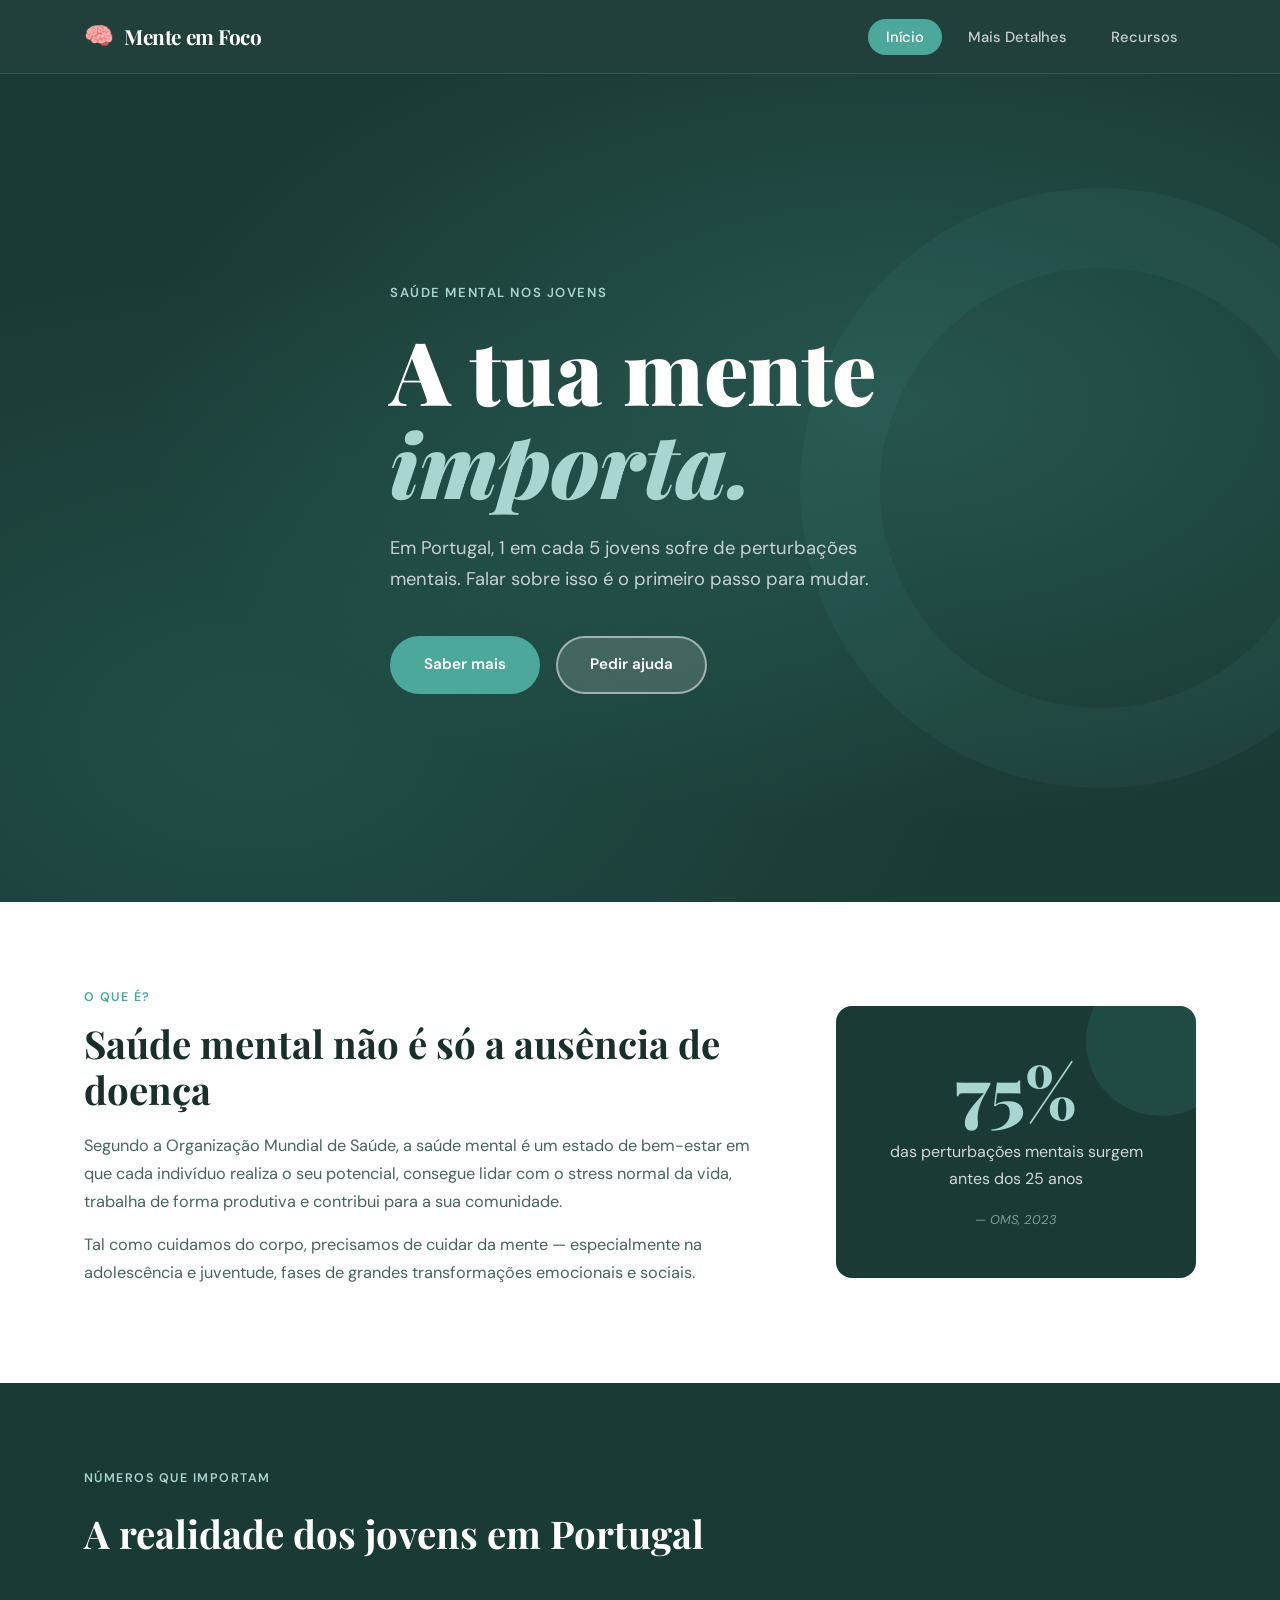
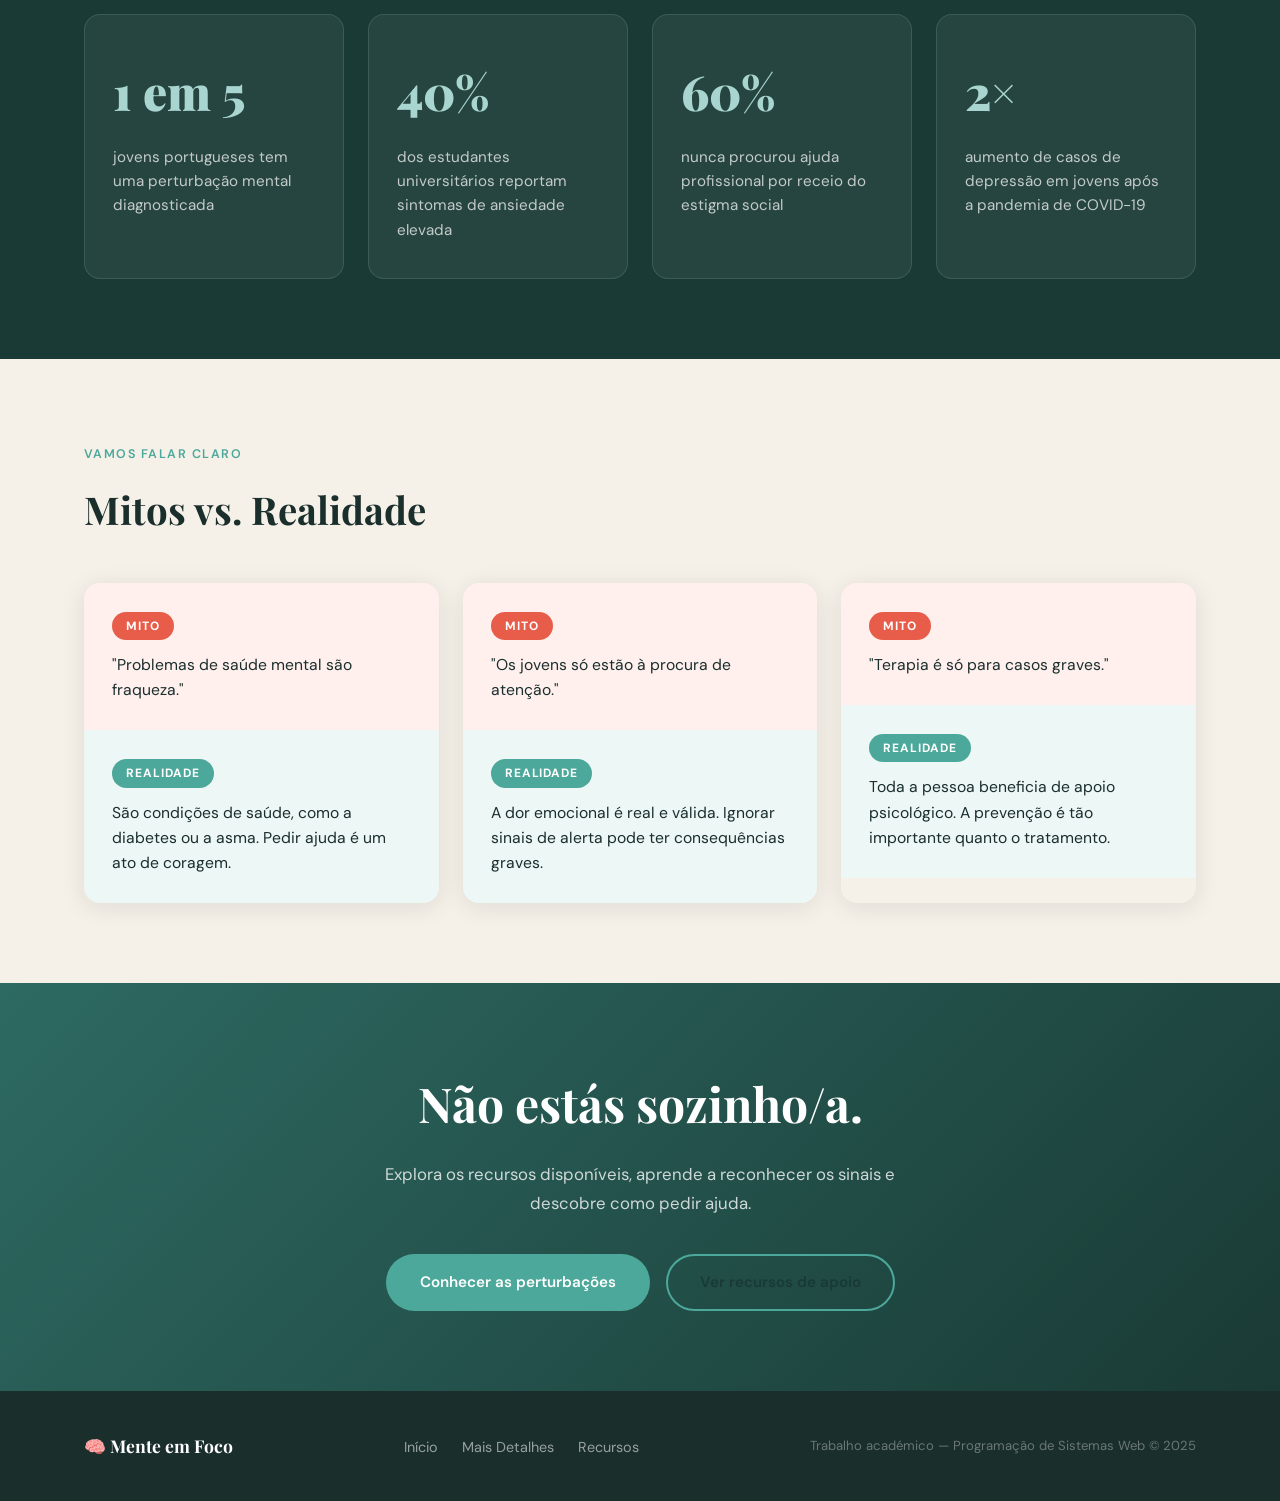
==== index.html @ a8540933 "Add files via upload" ====
<!DOCTYPE html>
<html lang="pt">
<head>
    <meta charset="UTF-8">
    <meta name="viewport" content="width=device-width, initial-scale=1.0">
    <title>Mente em Foco | Saúde Mental nos Jovens</title>
    <link rel="stylesheet" href="style.css">
    <!-- Google Fonts: Playfair Display + DM Sans -->
    <link href="https://fonts.googleapis.com/css2?family=Playfair+Display:wght@400;700;900&family=DM+Sans:wght@300;400;500;600&display=swap" rel="stylesheet">
</head>
<body>

    <!-- HEADER / NAV -->
    <header class="site-header">
        <div class="container nav-container">
            <div class="logo">
                <span class="logo-icon">🧠</span>
                <span class="logo-text">Mente em Foco</span>
            </div>
            <!-- Menu de navegação semântico -->
            <nav aria-label="Navegação principal">
                <ul class="nav-links">
                    <li><a href="index.html" class="active">Início</a></li>
                    <li><a href="detalhes.html">Mais Detalhes</a></li>
                    <li><a href="recursos.html">Recursos</a></li>
                </ul>
            </nav>
            <!-- Botão hamburguer para mobile -->
            <button class="menu-toggle" aria-label="Abrir menu" onclick="toggleMenu()">☰</button>
        </div>
    </header>

    <main>

        <!-- HERO SECTION -->
        <section class="hero" aria-label="Introdução ao tema">
            <div class="hero-bg"></div>
            <div class="container hero-content">
                <p class="hero-tag">Saúde Mental nos Jovens</p>
                <h1 class="hero-title">A tua mente<br><em>importa.</em></h1>
                <p class="hero-subtitle">
                    Em Portugal, 1 em cada 5 jovens sofre de perturbações mentais. 
                    Falar sobre isso é o primeiro passo para mudar.
                </p>
                <div class="hero-actions">
                    <a href="detalhes.html" class="btn btn-primary">Saber mais</a>
                    <a href="recursos.html" class="btn btn-secondary">Pedir ajuda</a>
                </div>
            </div>
            <!-- Decoração visual -->
            <div class="hero-shape"></div>
        </section>

        <!-- O QUE É A SAÚDE MENTAL -->
        <section class="section-intro" aria-labelledby="oque-title">
            <div class="container two-col">
                <div class="col-text">
                    <span class="section-label">O que é?</span>
                    <h2 id="oque-title">Saúde mental não é só a ausência de doença</h2>
                    <p>
                        Segundo a Organização Mundial de Saúde, a saúde mental é um estado de bem-estar 
                        em que cada indivíduo realiza o seu potencial, consegue lidar com o stress normal 
                        da vida, trabalha de forma produtiva e contribui para a sua comunidade.
                    </p>
                    <p>
                        Tal como cuidamos do corpo, precisamos de cuidar da mente — especialmente 
                        na adolescência e juventude, fases de grandes transformações emocionais e sociais.
                    </p>
                </div>
                <!-- Cartão com estatística destaque -->
                <div class="col-stat">
                    <div class="stat-card">
                        <span class="stat-number">75%</span>
                        <span class="stat-desc">das perturbações mentais surgem antes dos 25 anos</span>
                        <span class="stat-source">— OMS, 2023</span>
                    </div>
                </div>
            </div>
        </section>

        <!-- ESTATÍSTICAS -->
        <section class="section-stats" aria-labelledby="stats-title">
            <div class="container">
                <span class="section-label light">Números que importam</span>
                <h2 id="stats-title">A realidade dos jovens em Portugal</h2>
                <!-- Grid de estatísticas -->
                <div class="stats-grid">
                    <article class="stat-item">
                        <span class="stat-big">1 em 5</span>
                        <p>jovens portugueses tem uma perturbação mental diagnosticada</p>
                    </article>
                    <article class="stat-item">
                        <span class="stat-big">40%</span>
                        <p>dos estudantes universitários reportam sintomas de ansiedade elevada</p>
                    </article>
                    <article class="stat-item">
                        <span class="stat-big">60%</span>
                        <p>nunca procurou ajuda profissional por receio do estigma social</p>
                    </article>
                    <article class="stat-item">
                        <span class="stat-big">2×</span>
                        <p>aumento de casos de depressão em jovens após a pandemia de COVID-19</p>
                    </article>
                </div>
            </div>
        </section>

        <!-- DESMISTIFICAR O ESTIGMA -->
        <section class="section-mitos" aria-labelledby="mitos-title">
            <div class="container">
                <span class="section-label">Vamos falar claro</span>
                <h2 id="mitos-title">Mitos vs. Realidade</h2>
                <div class="mitos-grid">
                    <!-- Cartões mito/realidade -->
                    <div class="mito-card">
                        <div class="mito-top">
                            <span class="tag mito">Mito</span>
                            <p>"Problemas de saúde mental são fraqueza."</p>
                        </div>
                        <div class="mito-bottom">
                            <span class="tag real">Realidade</span>
                            <p>São condições de saúde, como a diabetes ou a asma. Pedir ajuda é um ato de coragem.</p>
                        </div>
                    </div>
                    <div class="mito-card">
                        <div class="mito-top">
                            <span class="tag mito">Mito</span>
                            <p>"Os jovens só estão à procura de atenção."</p>
                        </div>
                        <div class="mito-bottom">
                            <span class="tag real">Realidade</span>
                            <p>A dor emocional é real e válida. Ignorar sinais de alerta pode ter consequências graves.</p>
                        </div>
                    </div>
                    <div class="mito-card">
                        <div class="mito-top">
                            <span class="tag mito">Mito</span>
                            <p>"Terapia é só para casos graves."</p>
                        </div>
                        <div class="mito-bottom">
                            <span class="tag real">Realidade</span>
                            <p>Toda a pessoa beneficia de apoio psicológico. A prevenção é tão importante quanto o tratamento.</p>
                        </div>
                    </div>
                </div>
            </div>
        </section>

        <!-- CHAMADA À AÇÃO -->
        <section class="section-cta" aria-label="Chamada à ação">
            <div class="container cta-content">
                <h2>Não estás sozinho/a.</h2>
                <p>Explora os recursos disponíveis, aprende a reconhecer os sinais e descobre como pedir ajuda.</p>
                <div class="cta-buttons">
                    <a href="detalhes.html" class="btn btn-primary">Conhecer as perturbações</a>
                    <a href="recursos.html" class="btn btn-outline">Ver recursos de apoio</a>
                </div>
            </div>
        </section>

    </main>

    <!-- FOOTER -->
    <footer class="site-footer">
        <div class="container footer-inner">
            <p class="footer-brand">🧠 Mente em Foco</p>
            <nav aria-label="Links do rodapé">
                <ul class="footer-links">
                    <li><a href="index.html">Início</a></li>
                    <li><a href="detalhes.html">Mais Detalhes</a></li>
                    <li><a href="recursos.html">Recursos</a></li>
                </ul>
            </nav>
            <p class="footer-note">Trabalho académico — Programação de Sistemas Web © 2025</p>
        </div>
    </footer>

    <script>
        // Toggle menu mobile
        function toggleMenu() {
            const nav = document.querySelector('.nav-links');
            nav.classList.toggle('open');
        }
    </script>

</body>
</html>
---- style.css ----
/* ============================================
   MENTE EM FOCO — style.css
   Tema: Saúde Mental nos Jovens
   Paleta: Verde-azulado escuro + bege cálido + verde menta
   Tipografia: Playfair Display + DM Sans
   ============================================ */

/* ---- VARIÁVEIS CSS ---- */
:root {
    --verde-escuro: #1a3a35;
    --verde-medio: #2d6a62;
    --verde-claro: #4ca89a;
    --menta: #a8d5cf;
    --bege: #f5f0e8;
    --bege-escuro: #ede6d8;
    --branco: #ffffff;
    --texto-escuro: #1a2e2c;
    --texto-medio: #4a6360;
    --texto-claro: #7a9e9b;
    --urgente: #e85d4a;
    --urgente-claro: #fff0ee;

    --fonte-titulo: 'Playfair Display', Georgia, serif;
    --fonte-corpo: 'DM Sans', sans-serif;

    --sombra-card: 0 4px 24px rgba(26, 58, 53, 0.10);
    --sombra-hover: 0 8px 40px rgba(26, 58, 53, 0.18);
    --raio: 16px;
    --raio-sm: 8px;

    --max-width: 1160px;
    --padding-section: 80px 0;
}

/* ---- RESET & BASE ---- */
*, *::before, *::after {
    box-sizing: border-box;
    margin: 0;
    padding: 0;
}

html {
    scroll-behavior: smooth;
}

body {
    font-family: var(--fonte-corpo);
    color: var(--texto-escuro);
    background-color: var(--branco);
    line-height: 1.7;
    font-size: 16px;
}

img {
    max-width: 100%;
    display: block;
}

a {
    color: inherit;
    text-decoration: none;
}

ul {
    list-style: none;
}

/* ---- UTILITÁRIOS ---- */
.container {
    max-width: var(--max-width);
    margin: 0 auto;
    padding: 0 24px;
}

.section-label {
    display: inline-block;
    font-size: 0.78rem;
    font-weight: 600;
    letter-spacing: 0.12em;
    text-transform: uppercase;
    color: var(--verde-claro);
    margin-bottom: 12px;
}

.section-label.light {
    color: var(--menta);
}

.section-label.urgente {
    color: var(--urgente);
}

.section-intro-text {
    font-size: 1.1rem;
    color: var(--texto-medio);
    max-width: 640px;
    margin-bottom: 48px;
}

/* ---- BOTÕES ---- */
.btn {
    display: inline-block;
    padding: 14px 32px;
    border-radius: 50px;
    font-family: var(--fonte-corpo);
    font-size: 0.95rem;
    font-weight: 600;
    cursor: pointer;
    transition: all 0.25s ease;
    border: 2px solid transparent;
}

.btn-primary {
    background: var(--verde-claro);
    color: var(--branco);
}

.btn-primary:hover {
    background: var(--verde-medio);
    transform: translateY(-2px);
    box-shadow: 0 6px 20px rgba(76, 168, 154, 0.35);
}

.btn-secondary {
    background: rgba(255,255,255,0.15);
    color: var(--branco);
    border-color: rgba(255,255,255,0.5);
    backdrop-filter: blur(8px);
}

.btn-secondary:hover {
    background: rgba(255,255,255,0.25);
    transform: translateY(-2px);
}

.btn-outline {
    background: transparent;
    color: var(--verde-escuro);
    border-color: var(--verde-claro);
}

.btn-outline:hover {
    background: var(--verde-claro);
    color: var(--branco);
    transform: translateY(-2px);
}

/* ============================================
   HEADER & NAV
   ============================================ */
.site-header {
    position: sticky;
    top: 0;
    z-index: 100;
    background: rgba(26, 58, 53, 0.97);
    backdrop-filter: blur(10px);
    border-bottom: 1px solid rgba(168, 213, 207, 0.15);
}

.nav-container {
    display: flex;
    align-items: center;
    justify-content: space-between;
    padding-top: 16px;
    padding-bottom: 16px;
}

.logo {
    display: flex;
    align-items: center;
    gap: 10px;
}

.logo-icon {
    font-size: 1.5rem;
}

.logo-text {
    font-family: var(--fonte-titulo);
    font-size: 1.3rem;
    font-weight: 700;
    color: var(--branco);
    letter-spacing: -0.02em;
}

/* Navegação */
.nav-links {
    display: flex;
    gap: 8px;
    align-items: center;
}

.nav-links a {
    color: rgba(255,255,255,0.75);
    font-size: 0.92rem;
    font-weight: 500;
    padding: 8px 18px;
    border-radius: 50px;
    transition: all 0.2s;
}

.nav-links a:hover,
.nav-links a.active {
    color: var(--branco);
    background: rgba(76, 168, 154, 0.25);
}

.nav-links a.active {
    background: var(--verde-claro);
    color: var(--branco);
}

/* Menu toggle (mobile) */
.menu-toggle {
    display: none;
    background: none;
    border: none;
    color: var(--branco);
    font-size: 1.5rem;
    cursor: pointer;
}

/* ============================================
   HERO — PÁGINA INICIAL
   ============================================ */
.hero {
    position: relative;
    min-height: 92vh;
    display: flex;
    align-items: center;
    overflow: hidden;
    background: var(--verde-escuro);
}

/* Fundo com gradiente e padrão */
.hero-bg {
    position: absolute;
    inset: 0;
    background:
        radial-gradient(ellipse at 70% 40%, rgba(76, 168, 154, 0.25) 0%, transparent 60%),
        radial-gradient(ellipse at 20% 80%, rgba(45, 106, 98, 0.4) 0%, transparent 50%),
        var(--verde-escuro);
}

/* Forma decorativa */
.hero-shape {
    position: absolute;
    right: -120px;
    top: 50%;
    transform: translateY(-50%);
    width: 600px;
    height: 600px;
    border-radius: 50%;
    border: 80px solid rgba(76, 168, 154, 0.08);
    pointer-events: none;
}

.hero-content {
    position: relative;
    z-index: 2;
    max-width: 680px;
    padding-top: 60px;
    padding-bottom: 60px;
    animation: fadeInUp 0.8s ease both;
}

.hero-tag {
    font-size: 0.82rem;
    font-weight: 600;
    letter-spacing: 0.12em;
    text-transform: uppercase;
    color: var(--menta);
    margin-bottom: 20px;
}

.hero-title {
    font-family: var(--fonte-titulo);
    font-size: clamp(3rem, 7vw, 5.5rem);
    font-weight: 900;
    color: var(--branco);
    line-height: 1.05;
    margin-bottom: 24px;
}

.hero-title em {
    font-style: italic;
    color: var(--menta);
}

.hero-subtitle {
    font-size: 1.15rem;
    color: rgba(255,255,255,0.75);
    max-width: 500px;
    margin-bottom: 40px;
    line-height: 1.7;
}

.hero-actions {
    display: flex;
    gap: 16px;
    flex-wrap: wrap;
}

/* ============================================
   PAGE HERO (detalhes & recursos)
   ============================================ */
.page-hero {
    background: var(--verde-escuro);
    padding: 80px 0 70px;
    position: relative;
    overflow: hidden;
}

.page-hero::after {
    content: '';
    position: absolute;
    bottom: -1px;
    left: 0;
    right: 0;
    height: 60px;
    background: var(--branco);
    clip-path: ellipse(55% 100% at 50% 100%);
}

.page-hero h1 {
    font-family: var(--fonte-titulo);
    font-size: clamp(2.2rem, 5vw, 3.8rem);
    font-weight: 900;
    color: var(--branco);
    line-height: 1.1;
    margin-bottom: 20px;
    animation: fadeInUp 0.7s ease both;
}

.page-hero-sub {
    font-size: 1.08rem;
    color: rgba(255,255,255,0.72);
    max-width: 540px;
    animation: fadeInUp 0.7s 0.15s ease both;
}

/* ============================================
   SECÇÃO — O QUE É
   ============================================ */
.section-intro {
    padding: var(--padding-section);
    background: var(--branco);
}

.two-col {
    display: grid;
    grid-template-columns: 1fr 360px;
    gap: 64px;
    align-items: center;
}

.col-text h2 {
    font-family: var(--fonte-titulo);
    font-size: clamp(1.8rem, 3vw, 2.6rem);
    font-weight: 700;
    line-height: 1.2;
    margin-bottom: 20px;
    color: var(--texto-escuro);
}

.col-text p {
    color: var(--texto-medio);
    margin-bottom: 16px;
    font-size: 1.02rem;
}

/* Cartão de estatística */
.stat-card {
    background: var(--verde-escuro);
    color: var(--branco);
    border-radius: var(--raio);
    padding: 48px 36px;
    text-align: center;
    position: relative;
    overflow: hidden;
}

.stat-card::before {
    content: '';
    position: absolute;
    top: -40px;
    right: -40px;
    width: 150px;
    height: 150px;
    border-radius: 50%;
    background: rgba(76, 168, 154, 0.15);
}

.stat-number {
    display: block;
    font-family: var(--fonte-titulo);
    font-size: 4.5rem;
    font-weight: 900;
    color: var(--menta);
    line-height: 1;
    margin-bottom: 12px;
}

.stat-desc {
    display: block;
    font-size: 1rem;
    color: rgba(255,255,255,0.8);
    margin-bottom: 16px;
}

.stat-source {
    display: block;
    font-size: 0.8rem;
    color: var(--texto-claro);
    font-style: italic;
}

/* ============================================
   SECÇÃO — ESTATÍSTICAS
   ============================================ */
.section-stats {
    padding: var(--padding-section);
    background: var(--verde-escuro);
    color: var(--branco);
}

.section-stats h2 {
    font-family: var(--fonte-titulo);
    font-size: clamp(1.8rem, 3vw, 2.6rem);
    font-weight: 700;
    color: var(--branco);
    margin-bottom: 48px;
}

.stats-grid {
    display: grid;
    grid-template-columns: repeat(auto-fit, minmax(220px, 1fr));
    gap: 24px;
}

.stat-item {
    background: rgba(255,255,255,0.06);
    border: 1px solid rgba(168, 213, 207, 0.15);
    border-radius: var(--raio);
    padding: 36px 28px;
    transition: transform 0.2s, background 0.2s;
}

.stat-item:hover {
    transform: translateY(-4px);
    background: rgba(76, 168, 154, 0.12);
}

.stat-big {
    display: block;
    font-family: var(--fonte-titulo);
    font-size: 3rem;
    font-weight: 900;
    color: var(--menta);
    margin-bottom: 12px;
}

.stat-item p {
    font-size: 0.95rem;
    color: rgba(255,255,255,0.72);
    line-height: 1.6;
}

/* ============================================
   SECÇÃO — MITOS
   ============================================ */
.section-mitos {
    padding: var(--padding-section);
    background: var(--bege);
}

.section-mitos h2 {
    font-family: var(--fonte-titulo);
    font-size: clamp(1.8rem, 3vw, 2.6rem);
    font-weight: 700;
    margin-bottom: 40px;
}

.mitos-grid {
    display: grid;
    grid-template-columns: repeat(auto-fit, minmax(300px, 1fr));
    gap: 24px;
}

.mito-card {
    border-radius: var(--raio);
    overflow: hidden;
    box-shadow: var(--sombra-card);
}

.mito-top {
    background: #fff0ee;
    padding: 28px;
}

.mito-bottom {
    background: #edf7f5;
    padding: 28px;
}

.mito-top p, .mito-bottom p {
    font-size: 0.98rem;
    line-height: 1.6;
    color: var(--texto-escuro);
    margin-top: 12px;
}

.tag {
    display: inline-block;
    padding: 4px 14px;
    border-radius: 50px;
    font-size: 0.75rem;
    font-weight: 700;
    letter-spacing: 0.08em;
    text-transform: uppercase;
}

.tag.mito {
    background: var(--urgente);
    color: var(--branco);
}

.tag.real {
    background: var(--verde-claro);
    color: var(--branco);
}

/* ============================================
   CTA
   ============================================ */
.section-cta {
    background: linear-gradient(135deg, var(--verde-medio), var(--verde-escuro));
    padding: 80px 0;
}

.cta-content {
    text-align: center;
    max-width: 600px;
    margin: 0 auto;
}

.cta-content h2 {
    font-family: var(--fonte-titulo);
    font-size: clamp(1.8rem, 4vw, 3rem);
    font-weight: 700;
    color: var(--branco);
    margin-bottom: 16px;
}

.cta-content p {
    color: rgba(255,255,255,0.78);
    margin-bottom: 36px;
    font-size: 1.05rem;
}

.cta-buttons {
    display: flex;
    gap: 16px;
    justify-content: center;
    flex-wrap: wrap;
}

/* ============================================
   PERTURBAÇÕES (detalhes.html)
   ============================================ */
.section-disturbios {
    padding: var(--padding-section);
    background: var(--branco);
}

.section-disturbios h2 {
    font-family: var(--fonte-titulo);
    font-size: clamp(1.8rem, 3vw, 2.6rem);
    font-weight: 700;
    margin-bottom: 16px;
}

.disturbios-grid {
    display: grid;
    grid-template-columns: repeat(auto-fit, minmax(280px, 1fr));
    gap: 24px;
}

.disturbio-card {
    background: var(--branco);
    border: 1px solid var(--bege-escuro);
    border-radius: var(--raio);
    padding: 36px 28px;
    box-shadow: var(--sombra-card);
    transition: all 0.25s ease;
}

.disturbio-card:hover {
    transform: translateY(-5px);
    box-shadow: var(--sombra-hover);
    border-color: var(--menta);
}

.disturbio-icon {
    font-size: 2.5rem;
    margin-bottom: 20px;
}

.disturbio-card h3 {
    font-family: var(--fonte-titulo);
    font-size: 1.4rem;
    font-weight: 700;
    margin-bottom: 12px;
    color: var(--verde-escuro);
}

.disturbio-card > p {
    font-size: 0.97rem;
    color: var(--texto-medio);
    margin-bottom: 20px;
}

.sinais {
    background: var(--bege);
    border-radius: var(--raio-sm);
    padding: 16px 20px;
    font-size: 0.9rem;
}

.sinais strong {
    display: block;
    color: var(--verde-escuro);
    margin-bottom: 8px;
    font-size: 0.85rem;
    text-transform: uppercase;
    letter-spacing: 0.06em;
}

.sinais li {
    position: relative;
    padding-left: 16px;
    color: var(--texto-medio);
    margin-bottom: 4px;
}

.sinais li::before {
    content: '–';
    position: absolute;
    left: 0;
    color: var(--verde-claro);
}

/* ============================================
   FATORES DE RISCO
   ============================================ */
.section-fatores {
    padding: var(--padding-section);
    background: var(--bege);
}

.section-fatores h2 {
    font-family: var(--fonte-titulo);
    font-size: clamp(1.8rem, 3vw, 2.6rem);
    font-weight: 700;
    margin-bottom: 40px;
}

.fatores-layout {
    display: grid;
    grid-template-columns: 1fr 340px;
    gap: 48px;
    align-items: start;
}

.fatores-lista {
    display: flex;
    flex-direction: column;
    gap: 32px;
}

.fator-item {
    display: flex;
    gap: 24px;
    align-items: flex-start;
}

.fator-num {
    font-family: var(--fonte-titulo);
    font-size: 2.2rem;
    font-weight: 900;
    color: var(--menta);
    line-height: 1;
    min-width: 48px;
}

.fator-item h3 {
    font-size: 1.1rem;
    font-weight: 600;
    color: var(--verde-escuro);
    margin-bottom: 6px;
}

.fator-item p {
    font-size: 0.97rem;
    color: var(--texto-medio);
}

.fatores-aside {
    background: var(--verde-escuro);
    border-radius: var(--raio);
    padding: 36px 28px;
    color: var(--branco);
    position: sticky;
    top: 100px;
}

.fatores-aside h3 {
    font-family: var(--fonte-titulo);
    font-size: 1.4rem;
    color: var(--menta);
    margin-bottom: 16px;
}

.fatores-aside p {
    font-size: 0.97rem;
    color: rgba(255,255,255,0.78);
    margin-bottom: 16px;
}

.fatores-aside strong {
    color: var(--menta);
}

/* ============================================
   COMO PEDIR AJUDA
   ============================================ */
.section-ajuda {
    padding: var(--padding-section);
    background: var(--verde-escuro);
}

.section-ajuda h2 {
    font-family: var(--fonte-titulo);
    font-size: clamp(1.8rem, 3vw, 2.6rem);
    font-weight: 700;
    color: var(--branco);
    margin-bottom: 48px;
}

.passos-grid {
    display: grid;
    grid-template-columns: repeat(auto-fit, minmax(240px, 1fr));
    gap: 24px;
}

.passo {
    background: rgba(255,255,255,0.06);
    border: 1px solid rgba(168,213,207,0.15);
    border-radius: var(--raio);
    padding: 36px 28px;
    transition: background 0.2s;
}

.passo:hover {
    background: rgba(76, 168, 154, 0.12);
}

.passo-num {
    display: inline-flex;
    align-items: center;
    justify-content: center;
    width: 44px;
    height: 44px;
    border-radius: 50%;
    background: var(--verde-claro);
    color: var(--branco);
    font-weight: 700;
    font-size: 1.1rem;
    margin-bottom: 20px;
}

.passo h3 {
    font-size: 1.05rem;
    font-weight: 600;
    color: var(--branco);
    margin-bottom: 10px;
}

.passo p {
    font-size: 0.94rem;
    color: rgba(255,255,255,0.68);
}

/* ============================================
   LINHAS DE APOIO (recursos.html)
   ============================================ */
.section-linhas {
    padding: var(--padding-section);
    background: var(--branco);
}

.section-linhas h2 {
    font-family: var(--fonte-titulo);
    font-size: clamp(1.8rem, 3vw, 2.6rem);
    font-weight: 700;
    margin-bottom: 16px;
}

.linhas-grid {
    display: grid;
    grid-template-columns: repeat(auto-fit, minmax(280px, 1fr));
    gap: 24px;
}

.linha-card {
    background: var(--branco);
    border: 1px solid var(--bege-escuro);
    border-radius: var(--raio);
    padding: 28px;
    box-shadow: var(--sombra-card);
    transition: all 0.25s;
}

.linha-card.destaque {
    border-color: var(--urgente);
    background: var(--urgente-claro);
}

.linha-card:hover {
    transform: translateY(-4px);
    box-shadow: var(--sombra-hover);
}

.linha-header {
    display: flex;
    align-items: center;
    gap: 16px;
    margin-bottom: 14px;
}

.linha-emoji {
    font-size: 2rem;
}

.linha-header h3 {
    font-size: 1.1rem;
    font-weight: 700;
    color: var(--verde-escuro);
}

.linha-horario {
    display: block;
    font-size: 0.8rem;
    color: var(--texto-claro);
    margin-top: 2px;
}

.linha-card > p {
    font-size: 0.94rem;
    color: var(--texto-medio);
    margin-bottom: 20px;
}

.btn-linha {
    display: inline-block;
    padding: 12px 24px;
    background: var(--verde-escuro);
    color: var(--branco);
    border-radius: 50px;
    font-weight: 700;
    font-size: 1rem;
    letter-spacing: 0.03em;
    transition: background 0.2s, transform 0.2s;
}

.btn-linha:hover {
    background: var(--verde-claro);
    transform: translateY(-2px);
}

.linha-card.destaque .btn-linha {
    background: var(--urgente);
}

.linha-card.destaque .btn-linha:hover {
    background: #c94733;
}

/* ============================================
   ORGANIZAÇÕES
   ============================================ */
.section-orgs {
    padding: var(--padding-section);
    background: var(--bege);
}

.section-orgs h2 {
    font-family: var(--fonte-titulo);
    font-size: clamp(1.8rem, 3vw, 2.6rem);
    font-weight: 700;
    margin-bottom: 40px;
}

.orgs-grid {
    display: grid;
    grid-template-columns: repeat(auto-fit, minmax(300px, 1fr));
    gap: 20px;
}

.org-card {
    display: flex;
    align-items: center;
    gap: 20px;
    background: var(--branco);
    border-radius: var(--raio);
    padding: 24px;
    box-shadow: var(--sombra-card);
    transition: all 0.25s;
    cursor: pointer;
}

.org-card:hover {
    transform: translateY(-3px);
    box-shadow: var(--sombra-hover);
    border-left: 4px solid var(--verde-claro);
}

.org-icon {
    font-size: 2.2rem;
    min-width: 48px;
    text-align: center;
}

.org-card h3 {
    font-size: 1rem;
    font-weight: 700;
    color: var(--verde-escuro);
    margin-bottom: 4px;
}

.org-card p {
    font-size: 0.88rem;
    color: var(--texto-medio);
}

.org-arrow {
    font-size: 1.2rem;
    color: var(--verde-claro);
    margin-left: auto;
    transition: transform 0.2s;
}

.org-card:hover .org-arrow {
    transform: translateX(4px);
}

/* ============================================
   VÍDEOS
   ============================================ */
.section-videos {
    padding: var(--padding-section);
    background: var(--branco);
}

.section-videos h2 {
    font-family: var(--fonte-titulo);
    font-size: clamp(1.8rem, 3vw, 2.6rem);
    font-weight: 700;
    margin-bottom: 40px;
}

.videos-grid {
    display: grid;
    grid-template-columns: repeat(auto-fit, minmax(300px, 1fr));
    gap: 24px;
}

.video-card {
    border-radius: var(--raio);
    overflow: hidden;
    box-shadow: var(--sombra-card);
    transition: transform 0.25s, box-shadow 0.25s;
}

.video-card:hover {
    transform: translateY(-5px);
    box-shadow: var(--sombra-hover);
}

.video-thumb {
    height: 180px;
    display: flex;
    align-items: center;
    justify-content: center;
    position: relative;
}

.play-btn {
    width: 60px;
    height: 60px;
    border-radius: 50%;
    background: rgba(255,255,255,0.25);
    backdrop-filter: blur(4px);
    display: flex;
    align-items: center;
    justify-content: center;
    font-size: 1.4rem;
    color: var(--branco);
    transition: background 0.2s, transform 0.2s;
}

.video-card:hover .play-btn {
    background: rgba(255,255,255,0.4);
    transform: scale(1.1);
}

.video-badge {
    position: absolute;
    top: 14px;
    right: 14px;
    background: rgba(0,0,0,0.45);
    color: var(--branco);
    font-size: 0.72rem;
    font-weight: 700;
    letter-spacing: 0.08em;
    text-transform: uppercase;
    padding: 4px 10px;
    border-radius: 50px;
}

.video-info {
    padding: 24px;
    background: var(--branco);
}

.video-info h3 {
    font-size: 1rem;
    font-weight: 700;
    color: var(--verde-escuro);
    margin-bottom: 8px;
}

.video-info p {
    font-size: 0.9rem;
    color: var(--texto-medio);
    margin-bottom: 16px;
}

.link-externo {
    font-size: 0.9rem;
    font-weight: 600;
    color: var(--verde-claro);
    transition: color 0.2s;
}

.link-externo:hover {
    color: var(--verde-medio);
}

/* ============================================
   APPS
   ============================================ */
.section-apps {
    padding: var(--padding-section);
    background: var(--verde-escuro);
}

.section-apps h2 {
    font-family: var(--fonte-titulo);
    font-size: clamp(1.8rem, 3vw, 2.6rem);
    font-weight: 700;
    color: var(--branco);
    margin-bottom: 40px;
}

.apps-grid {
    display: grid;
    grid-template-columns: repeat(auto-fit, minmax(240px, 1fr));
    gap: 24px;
}

.app-card {
    background: rgba(255,255,255,0.07);
    border: 1px solid rgba(168,213,207,0.15);
    border-radius: var(--raio);
    padding: 32px 24px;
    transition: all 0.25s;
}

.app-card:hover {
    background: rgba(76,168,154,0.15);
    transform: translateY(-4px);
}

.app-icon {
    font-size: 2.5rem;
    display: block;
    margin-bottom: 16px;
}

.app-card h3 {
    font-size: 1.1rem;
    font-weight: 700;
    color: var(--branco);
    margin-bottom: 8px;
}

.app-card p {
    font-size: 0.92rem;
    color: rgba(255,255,255,0.65);
    margin-bottom: 16px;
}

.app-tag {
    display: inline-block;
    background: rgba(76,168,154,0.2);
    color: var(--menta);
    font-size: 0.75rem;
    font-weight: 600;
    letter-spacing: 0.06em;
    text-transform: uppercase;
    padding: 4px 12px;
    border-radius: 50px;
}

/* ============================================
   FOOTER
   ============================================ */
.site-footer {
    background: var(--texto-escuro);
    padding: 40px 0;
}

.footer-inner {
    display: flex;
    align-items: center;
    justify-content: space-between;
    flex-wrap: wrap;
    gap: 20px;
}

.footer-brand {
    font-family: var(--fonte-titulo);
    font-size: 1.1rem;
    color: var(--branco);
    font-weight: 700;
}

.footer-links {
    display: flex;
    gap: 24px;
}

.footer-links a {
    font-size: 0.9rem;
    color: rgba(255,255,255,0.55);
    transition: color 0.2s;
}

.footer-links a:hover {
    color: var(--menta);
}

.footer-note {
    font-size: 0.82rem;
    color: rgba(255,255,255,0.35);
}

/* ============================================
   ANIMAÇÕES
   ============================================ */
@keyframes fadeInUp {
    from {
        opacity: 0;
        transform: translateY(24px);
    }
    to {
        opacity: 1;
        transform: translateY(0);
    }
}

/* ============================================
   RESPONSIVIDADE
   ============================================ */

/* Tablet */
@media (max-width: 900px) {
    .two-col {
        grid-template-columns: 1fr;
        gap: 40px;
    }

    .fatores-layout {
        grid-template-columns: 1fr;
    }

    .fatores-aside {
        position: static;
    }
}

/* Mobile */
@media (max-width: 640px) {
    :root {
        --padding-section: 56px 0;
    }

    /* Mostrar botão hamburger */
    .menu-toggle {
        display: block;
    }

    /* Esconder nav por defeito */
    .nav-links {
        display: none;
        position: absolute;
        top: 100%;
        left: 0;
        right: 0;
        background: var(--verde-escuro);
        flex-direction: column;
        padding: 16px;
        gap: 4px;
        border-top: 1px solid rgba(168,213,207,0.15);
    }

    .nav-links.open {
        display: flex;
    }

    .nav-links a {
        padding: 12px 20px;
        border-radius: var(--raio-sm);
        width: 100%;
    }

    .site-header {
        position: relative;
    }

    .hero {
        min-height: 100svh;
    }

    .hero-actions {
        flex-direction: column;
    }

    .btn {
        text-align: center;
    }

    .stats-grid {
        grid-template-columns: 1fr 1fr;
    }

    .footer-inner {
        flex-direction: column;
        text-align: center;
    }

    .footer-links {
        justify-content: center;
    }
}

@media (max-width: 400px) {
    .stats-grid {
        grid-template-columns: 1fr;
    }
}
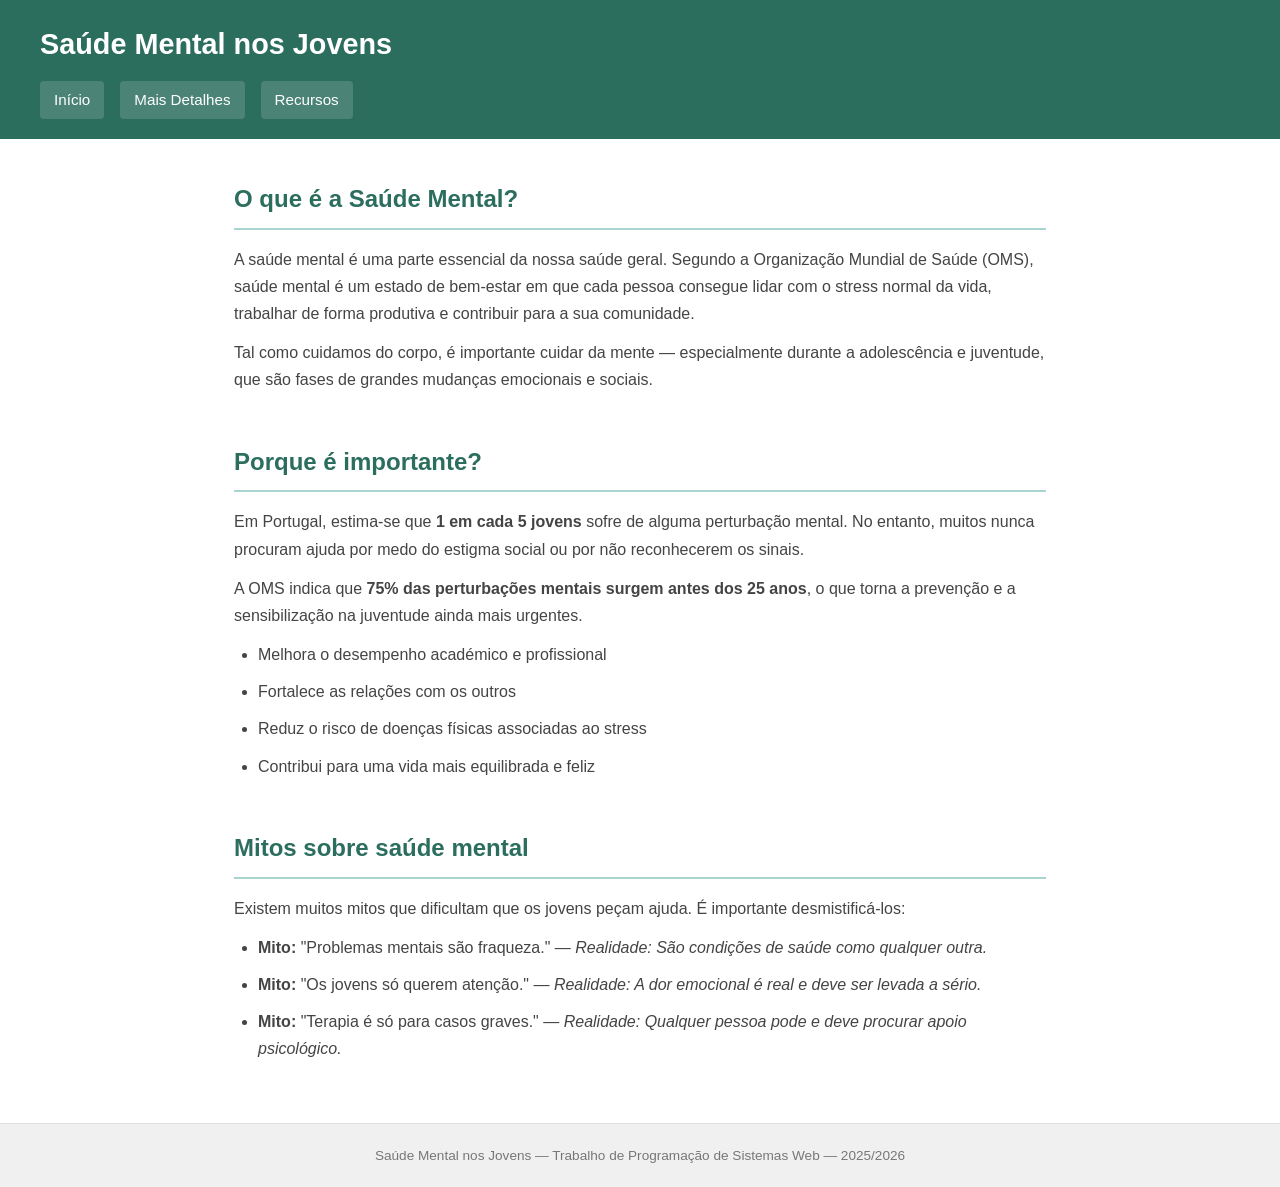
==== commit d803431d: "Add files via upload" ====
--- a/index.html
+++ b/index.html
@@ -3,185 +3,68 @@
 <head>
     <meta charset="UTF-8">
     <meta name="viewport" content="width=device-width, initial-scale=1.0">
-    <title>Mente em Foco | Saúde Mental nos Jovens</title>
+    <title>Saúde Mental nos Jovens</title>
     <link rel="stylesheet" href="style.css">
-    <!-- Google Fonts: Playfair Display + DM Sans -->
-    <link href="https://fonts.googleapis.com/css2?family=Playfair+Display:wght@400;700;900&family=DM+Sans:wght@300;400;500;600&display=swap" rel="stylesheet">
 </head>
 <body>
 
-    <!-- HEADER / NAV -->
-    <header class="site-header">
-        <div class="container nav-container">
-            <div class="logo">
-                <span class="logo-icon">🧠</span>
-                <span class="logo-text">Mente em Foco</span>
-            </div>
-            <!-- Menu de navegação semântico -->
-            <nav aria-label="Navegação principal">
-                <ul class="nav-links">
-                    <li><a href="index.html" class="active">Início</a></li>
-                    <li><a href="detalhes.html">Mais Detalhes</a></li>
-                    <li><a href="recursos.html">Recursos</a></li>
-                </ul>
-            </nav>
-            <!-- Botão hamburguer para mobile -->
-            <button class="menu-toggle" aria-label="Abrir menu" onclick="toggleMenu()">☰</button>
-        </div>
+    <header>
+        <h1>Saúde Mental nos Jovens</h1>
+        <nav>
+            <a href="index.html">Início</a>
+            <a href="detalhes.html">Mais Detalhes</a>
+            <a href="recursos.html">Recursos</a>
+        </nav>
     </header>
 
     <main>
 
-        <!-- HERO SECTION -->
-        <section class="hero" aria-label="Introdução ao tema">
-            <div class="hero-bg"></div>
-            <div class="container hero-content">
-                <p class="hero-tag">Saúde Mental nos Jovens</p>
-                <h1 class="hero-title">A tua mente<br><em>importa.</em></h1>
-                <p class="hero-subtitle">
-                    Em Portugal, 1 em cada 5 jovens sofre de perturbações mentais. 
-                    Falar sobre isso é o primeiro passo para mudar.
-                </p>
-                <div class="hero-actions">
-                    <a href="detalhes.html" class="btn btn-primary">Saber mais</a>
-                    <a href="recursos.html" class="btn btn-secondary">Pedir ajuda</a>
-                </div>
-            </div>
-            <!-- Decoração visual -->
-            <div class="hero-shape"></div>
+        <section id="introducao">
+            <h2>O que é a Saúde Mental?</h2>
+            <p>
+                A saúde mental é uma parte essencial da nossa saúde geral. Segundo a Organização Mundial de Saúde (OMS),
+                saúde mental é um estado de bem-estar em que cada pessoa consegue lidar com o stress normal da vida,
+                trabalhar de forma produtiva e contribuir para a sua comunidade.
+            </p>
+            <p>
+                Tal como cuidamos do corpo, é importante cuidar da mente — especialmente durante a adolescência
+                e juventude, que são fases de grandes mudanças emocionais e sociais.
+            </p>
         </section>
 
-        <!-- O QUE É A SAÚDE MENTAL -->
-        <section class="section-intro" aria-labelledby="oque-title">
-            <div class="container two-col">
-                <div class="col-text">
-                    <span class="section-label">O que é?</span>
-                    <h2 id="oque-title">Saúde mental não é só a ausência de doença</h2>
-                    <p>
-                        Segundo a Organização Mundial de Saúde, a saúde mental é um estado de bem-estar 
-                        em que cada indivíduo realiza o seu potencial, consegue lidar com o stress normal 
-                        da vida, trabalha de forma produtiva e contribui para a sua comunidade.
-                    </p>
-                    <p>
-                        Tal como cuidamos do corpo, precisamos de cuidar da mente — especialmente 
-                        na adolescência e juventude, fases de grandes transformações emocionais e sociais.
-                    </p>
-                </div>
-                <!-- Cartão com estatística destaque -->
-                <div class="col-stat">
-                    <div class="stat-card">
-                        <span class="stat-number">75%</span>
-                        <span class="stat-desc">das perturbações mentais surgem antes dos 25 anos</span>
-                        <span class="stat-source">— OMS, 2023</span>
-                    </div>
-                </div>
-            </div>
+        <section id="importancia">
+            <h2>Porque é importante?</h2>
+            <p>
+                Em Portugal, estima-se que <strong>1 em cada 5 jovens</strong> sofre de alguma perturbação mental.
+                No entanto, muitos nunca procuram ajuda por medo do estigma social ou por não reconhecerem os sinais.
+            </p>
+            <p>
+                A OMS indica que <strong>75% das perturbações mentais surgem antes dos 25 anos</strong>,
+                o que torna a prevenção e a sensibilização na juventude ainda mais urgentes.
+            </p>
+            <ul>
+                <li>Melhora o desempenho académico e profissional</li>
+                <li>Fortalece as relações com os outros</li>
+                <li>Reduz o risco de doenças físicas associadas ao stress</li>
+                <li>Contribui para uma vida mais equilibrada e feliz</li>
+            </ul>
         </section>
 
-        <!-- ESTATÍSTICAS -->
-        <section class="section-stats" aria-labelledby="stats-title">
-            <div class="container">
-                <span class="section-label light">Números que importam</span>
-                <h2 id="stats-title">A realidade dos jovens em Portugal</h2>
-                <!-- Grid de estatísticas -->
-                <div class="stats-grid">
-                    <article class="stat-item">
-                        <span class="stat-big">1 em 5</span>
-                        <p>jovens portugueses tem uma perturbação mental diagnosticada</p>
-                    </article>
-                    <article class="stat-item">
-                        <span class="stat-big">40%</span>
-                        <p>dos estudantes universitários reportam sintomas de ansiedade elevada</p>
-                    </article>
-                    <article class="stat-item">
-                        <span class="stat-big">60%</span>
-                        <p>nunca procurou ajuda profissional por receio do estigma social</p>
-                    </article>
-                    <article class="stat-item">
-                        <span class="stat-big">2×</span>
-                        <p>aumento de casos de depressão em jovens após a pandemia de COVID-19</p>
-                    </article>
-                </div>
-            </div>
-        </section>
-
-        <!-- DESMISTIFICAR O ESTIGMA -->
-        <section class="section-mitos" aria-labelledby="mitos-title">
-            <div class="container">
-                <span class="section-label">Vamos falar claro</span>
-                <h2 id="mitos-title">Mitos vs. Realidade</h2>
-                <div class="mitos-grid">
-                    <!-- Cartões mito/realidade -->
-                    <div class="mito-card">
-                        <div class="mito-top">
-                            <span class="tag mito">Mito</span>
-                            <p>"Problemas de saúde mental são fraqueza."</p>
-                        </div>
-                        <div class="mito-bottom">
-                            <span class="tag real">Realidade</span>
-                            <p>São condições de saúde, como a diabetes ou a asma. Pedir ajuda é um ato de coragem.</p>
-                        </div>
-                    </div>
-                    <div class="mito-card">
-                        <div class="mito-top">
-                            <span class="tag mito">Mito</span>
-                            <p>"Os jovens só estão à procura de atenção."</p>
-                        </div>
-                        <div class="mito-bottom">
-                            <span class="tag real">Realidade</span>
-                            <p>A dor emocional é real e válida. Ignorar sinais de alerta pode ter consequências graves.</p>
-                        </div>
-                    </div>
-                    <div class="mito-card">
-                        <div class="mito-top">
-                            <span class="tag mito">Mito</span>
-                            <p>"Terapia é só para casos graves."</p>
-                        </div>
-                        <div class="mito-bottom">
-                            <span class="tag real">Realidade</span>
-                            <p>Toda a pessoa beneficia de apoio psicológico. A prevenção é tão importante quanto o tratamento.</p>
-                        </div>
-                    </div>
-                </div>
-            </div>
-        </section>
-
-        <!-- CHAMADA À AÇÃO -->
-        <section class="section-cta" aria-label="Chamada à ação">
-            <div class="container cta-content">
-                <h2>Não estás sozinho/a.</h2>
-                <p>Explora os recursos disponíveis, aprende a reconhecer os sinais e descobre como pedir ajuda.</p>
-                <div class="cta-buttons">
-                    <a href="detalhes.html" class="btn btn-primary">Conhecer as perturbações</a>
-                    <a href="recursos.html" class="btn btn-outline">Ver recursos de apoio</a>
-                </div>
-            </div>
+        <section id="mitos">
+            <h2>Mitos sobre saúde mental</h2>
+            <p>Existem muitos mitos que dificultam que os jovens peçam ajuda. É importante desmistificá-los:</p>
+            <ul>
+                <li><strong>Mito:</strong> "Problemas mentais são fraqueza." — <em>Realidade: São condições de saúde como qualquer outra.</em></li>
+                <li><strong>Mito:</strong> "Os jovens só querem atenção." — <em>Realidade: A dor emocional é real e deve ser levada a sério.</em></li>
+                <li><strong>Mito:</strong> "Terapia é só para casos graves." — <em>Realidade: Qualquer pessoa pode e deve procurar apoio psicológico.</em></li>
+            </ul>
         </section>
 
     </main>
 
-    <!-- FOOTER -->
-    <footer class="site-footer">
-        <div class="container footer-inner">
-            <p class="footer-brand">🧠 Mente em Foco</p>
-            <nav aria-label="Links do rodapé">
-                <ul class="footer-links">
-                    <li><a href="index.html">Início</a></li>
-                    <li><a href="detalhes.html">Mais Detalhes</a></li>
-                    <li><a href="recursos.html">Recursos</a></li>
-                </ul>
-            </nav>
-            <p class="footer-note">Trabalho académico — Programação de Sistemas Web © 2025</p>
-        </div>
+    <footer>
+        <p>Saúde Mental nos Jovens &mdash; Trabalho de Programação de Sistemas Web &mdash; 2025/2026</p>
     </footer>
-
-    <script>
-        // Toggle menu mobile
-        function toggleMenu() {
-            const nav = document.querySelector('.nav-links');
-            nav.classList.toggle('open');
-        }
-    </script>
 
 </body>
 </html>
--- a/style.css
+++ b/style.css
@@ -1,1272 +1,157 @@
-/* ============================================
-   MENTE EM FOCO — style.css
-   Tema: Saúde Mental nos Jovens
-   Paleta: Verde-azulado escuro + bege cálido + verde menta
-   Tipografia: Playfair Display + DM Sans
-   ============================================ */
+/* ========================================
+   Saúde Mental nos Jovens — style.css
+   Estilo simples e limpo
+   ======================================== */
 
-/* ---- VARIÁVEIS CSS ---- */
-:root {
-    --verde-escuro: #1a3a35;
-    --verde-medio: #2d6a62;
-    --verde-claro: #4ca89a;
-    --menta: #a8d5cf;
-    --bege: #f5f0e8;
-    --bege-escuro: #ede6d8;
-    --branco: #ffffff;
-    --texto-escuro: #1a2e2c;
-    --texto-medio: #4a6360;
-    --texto-claro: #7a9e9b;
-    --urgente: #e85d4a;
-    --urgente-claro: #fff0ee;
-
-    --fonte-titulo: 'Playfair Display', Georgia, serif;
-    --fonte-corpo: 'DM Sans', sans-serif;
-
-    --sombra-card: 0 4px 24px rgba(26, 58, 53, 0.10);
-    --sombra-hover: 0 8px 40px rgba(26, 58, 53, 0.18);
-    --raio: 16px;
-    --raio-sm: 8px;
-
-    --max-width: 1160px;
-    --padding-section: 80px 0;
-}
-
-/* ---- RESET & BASE ---- */
-*, *::before, *::after {
-    box-sizing: border-box;
+/* Reset básico */
+* {
     margin: 0;
     padding: 0;
-}
-
-html {
-    scroll-behavior: smooth;
+    box-sizing: border-box;
 }
 
 body {
-    font-family: var(--fonte-corpo);
-    color: var(--texto-escuro);
-    background-color: var(--branco);
+    font-family: Arial, sans-serif;
+    font-size: 16px;
     line-height: 1.7;
-    font-size: 16px;
+    color: #333333;
+    background-color: #ffffff;
 }
 
-img {
-    max-width: 100%;
-    display: block;
+/* ---- HEADER ---- */
+header {
+    background-color: #2c6e5e;
+    color: #ffffff;
+    padding: 20px 40px;
 }
 
-a {
-    color: inherit;
-    text-decoration: none;
+header h1 {
+    font-size: 1.8rem;
+    margin-bottom: 12px;
 }
 
-ul {
-    list-style: none;
+/* Navegação */
+nav {
+    display: flex;
+    gap: 16px;
 }
 
-/* ---- UTILITÁRIOS ---- */
-.container {
-    max-width: var(--max-width);
-    margin: 0 auto;
+nav a {
+    color: #ffffff;
+    text-decoration: none;
+    font-size: 0.95rem;
+    padding: 6px 14px;
+    border-radius: 4px;
+    background-color: rgba(255, 255, 255, 0.15);
+    transition: background-color 0.2s;
+}
+
+nav a:hover {
+    background-color: rgba(255, 255, 255, 0.3);
+}
+
+/* ---- MAIN ---- */
+main {
+    max-width: 860px;
+    margin: 40px auto;
     padding: 0 24px;
 }
 
-.section-label {
-    display: inline-block;
-    font-size: 0.78rem;
-    font-weight: 600;
-    letter-spacing: 0.12em;
-    text-transform: uppercase;
-    color: var(--verde-claro);
+/* ---- SECÇÕES ---- */
+section {
+    margin-bottom: 48px;
+}
+
+section h2 {
+    font-size: 1.5rem;
+    color: #2c6e5e;
+    margin-bottom: 16px;
+    padding-bottom: 8px;
+    border-bottom: 2px solid #a8d5cf;
+}
+
+section h3 {
+    font-size: 1.15rem;
+    color: #333333;
+    margin-top: 20px;
+    margin-bottom: 8px;
+}
+
+section p {
+    margin-bottom: 12px;
+    color: #444444;
+}
+
+/* Listas */
+ul, ol {
+    margin-left: 24px;
     margin-bottom: 12px;
 }
 
-.section-label.light {
-    color: var(--menta);
+ul li, ol li {
+    margin-bottom: 10px;
+    color: #444444;
 }
 
-.section-label.urgente {
-    color: var(--urgente);
+/* Links */
+a {
+    color: #2c6e5e;
+    text-decoration: underline;
 }
 
-.section-intro-text {
-    font-size: 1.1rem;
-    color: var(--texto-medio);
-    max-width: 640px;
-    margin-bottom: 48px;
+a:hover {
+    color: #1a4a3e;
 }
 
-/* ---- BOTÕES ---- */
-.btn {
-    display: inline-block;
-    padding: 14px 32px;
-    border-radius: 50px;
-    font-family: var(--fonte-corpo);
-    font-size: 0.95rem;
-    font-weight: 600;
-    cursor: pointer;
-    transition: all 0.25s ease;
-    border: 2px solid transparent;
+/* ---- FOOTER ---- */
+footer {
+    background-color: #f0f0f0;
+    text-align: center;
+    padding: 20px;
+    font-size: 0.85rem;
+    color: #777777;
+    border-top: 1px solid #dddddd;
+    margin-top: 60px;
 }
 
-.btn-primary {
-    background: var(--verde-claro);
-    color: var(--branco);
-}
-
-.btn-primary:hover {
-    background: var(--verde-medio);
-    transform: translateY(-2px);
-    box-shadow: 0 6px 20px rgba(76, 168, 154, 0.35);
-}
-
-.btn-secondary {
-    background: rgba(255,255,255,0.15);
-    color: var(--branco);
-    border-color: rgba(255,255,255,0.5);
-    backdrop-filter: blur(8px);
-}
-
-.btn-secondary:hover {
-    background: rgba(255,255,255,0.25);
-    transform: translateY(-2px);
-}
-
-.btn-outline {
-    background: transparent;
-    color: var(--verde-escuro);
-    border-color: var(--verde-claro);
-}
-
-.btn-outline:hover {
-    background: var(--verde-claro);
-    color: var(--branco);
-    transform: translateY(-2px);
-}
-
-/* ============================================
-   HEADER & NAV
-   ============================================ */
-.site-header {
-    position: sticky;
-    top: 0;
-    z-index: 100;
-    background: rgba(26, 58, 53, 0.97);
-    backdrop-filter: blur(10px);
-    border-bottom: 1px solid rgba(168, 213, 207, 0.15);
-}
-
-.nav-container {
-    display: flex;
-    align-items: center;
-    justify-content: space-between;
-    padding-top: 16px;
-    padding-bottom: 16px;
-}
-
-.logo {
-    display: flex;
-    align-items: center;
-    gap: 10px;
-}
-
-.logo-icon {
-    font-size: 1.5rem;
-}
-
-.logo-text {
-    font-family: var(--fonte-titulo);
-    font-size: 1.3rem;
-    font-weight: 700;
-    color: var(--branco);
-    letter-spacing: -0.02em;
-}
-
-/* Navegação */
-.nav-links {
-    display: flex;
-    gap: 8px;
-    align-items: center;
-}
-
-.nav-links a {
-    color: rgba(255,255,255,0.75);
-    font-size: 0.92rem;
-    font-weight: 500;
-    padding: 8px 18px;
-    border-radius: 50px;
-    transition: all 0.2s;
-}
-
-.nav-links a:hover,
-.nav-links a.active {
-    color: var(--branco);
-    background: rgba(76, 168, 154, 0.25);
-}
-
-.nav-links a.active {
-    background: var(--verde-claro);
-    color: var(--branco);
-}
-
-/* Menu toggle (mobile) */
-.menu-toggle {
-    display: none;
-    background: none;
-    border: none;
-    color: var(--branco);
-    font-size: 1.5rem;
-    cursor: pointer;
-}
-
-/* ============================================
-   HERO — PÁGINA INICIAL
-   ============================================ */
-.hero {
-    position: relative;
-    min-height: 92vh;
-    display: flex;
-    align-items: center;
-    overflow: hidden;
-    background: var(--verde-escuro);
-}
-
-/* Fundo com gradiente e padrão */
-.hero-bg {
-    position: absolute;
-    inset: 0;
-    background:
-        radial-gradient(ellipse at 70% 40%, rgba(76, 168, 154, 0.25) 0%, transparent 60%),
-        radial-gradient(ellipse at 20% 80%, rgba(45, 106, 98, 0.4) 0%, transparent 50%),
-        var(--verde-escuro);
-}
-
-/* Forma decorativa */
-.hero-shape {
-    position: absolute;
-    right: -120px;
-    top: 50%;
-    transform: translateY(-50%);
-    width: 600px;
-    height: 600px;
-    border-radius: 50%;
-    border: 80px solid rgba(76, 168, 154, 0.08);
-    pointer-events: none;
-}
-
-.hero-content {
-    position: relative;
-    z-index: 2;
-    max-width: 680px;
-    padding-top: 60px;
-    padding-bottom: 60px;
-    animation: fadeInUp 0.8s ease both;
-}
-
-.hero-tag {
-    font-size: 0.82rem;
-    font-weight: 600;
-    letter-spacing: 0.12em;
-    text-transform: uppercase;
-    color: var(--menta);
-    margin-bottom: 20px;
-}
-
-.hero-title {
-    font-family: var(--fonte-titulo);
-    font-size: clamp(3rem, 7vw, 5.5rem);
-    font-weight: 900;
-    color: var(--branco);
-    line-height: 1.05;
-    margin-bottom: 24px;
-}
-
-.hero-title em {
-    font-style: italic;
-    color: var(--menta);
-}
-
-.hero-subtitle {
-    font-size: 1.15rem;
-    color: rgba(255,255,255,0.75);
-    max-width: 500px;
-    margin-bottom: 40px;
-    line-height: 1.7;
-}
-
-.hero-actions {
-    display: flex;
-    gap: 16px;
-    flex-wrap: wrap;
-}
-
-/* ============================================
-   PAGE HERO (detalhes & recursos)
-   ============================================ */
-.page-hero {
-    background: var(--verde-escuro);
-    padding: 80px 0 70px;
-    position: relative;
-    overflow: hidden;
-}
-
-.page-hero::after {
-    content: '';
-    position: absolute;
-    bottom: -1px;
-    left: 0;
-    right: 0;
-    height: 60px;
-    background: var(--branco);
-    clip-path: ellipse(55% 100% at 50% 100%);
-}
-
-.page-hero h1 {
-    font-family: var(--fonte-titulo);
-    font-size: clamp(2.2rem, 5vw, 3.8rem);
-    font-weight: 900;
-    color: var(--branco);
-    line-height: 1.1;
-    margin-bottom: 20px;
-    animation: fadeInUp 0.7s ease both;
-}
-
-.page-hero-sub {
-    font-size: 1.08rem;
-    color: rgba(255,255,255,0.72);
-    max-width: 540px;
-    animation: fadeInUp 0.7s 0.15s ease both;
-}
-
-/* ============================================
-   SECÇÃO — O QUE É
-   ============================================ */
-.section-intro {
-    padding: var(--padding-section);
-    background: var(--branco);
-}
-
-.two-col {
-    display: grid;
-    grid-template-columns: 1fr 360px;
-    gap: 64px;
-    align-items: center;
-}
-
-.col-text h2 {
-    font-family: var(--fonte-titulo);
-    font-size: clamp(1.8rem, 3vw, 2.6rem);
-    font-weight: 700;
-    line-height: 1.2;
-    margin-bottom: 20px;
-    color: var(--texto-escuro);
-}
-
-.col-text p {
-    color: var(--texto-medio);
-    margin-bottom: 16px;
-    font-size: 1.02rem;
-}
-
-/* Cartão de estatística */
-.stat-card {
-    background: var(--verde-escuro);
-    color: var(--branco);
-    border-radius: var(--raio);
-    padding: 48px 36px;
-    text-align: center;
-    position: relative;
-    overflow: hidden;
-}
-
-.stat-card::before {
-    content: '';
-    position: absolute;
-    top: -40px;
-    right: -40px;
-    width: 150px;
-    height: 150px;
-    border-radius: 50%;
-    background: rgba(76, 168, 154, 0.15);
-}
-
-.stat-number {
-    display: block;
-    font-family: var(--fonte-titulo);
-    font-size: 4.5rem;
-    font-weight: 900;
-    color: var(--menta);
-    line-height: 1;
-    margin-bottom: 12px;
-}
-
-.stat-desc {
-    display: block;
-    font-size: 1rem;
-    color: rgba(255,255,255,0.8);
-    margin-bottom: 16px;
-}
-
-.stat-source {
-    display: block;
-    font-size: 0.8rem;
-    color: var(--texto-claro);
-    font-style: italic;
-}
-
-/* ============================================
-   SECÇÃO — ESTATÍSTICAS
-   ============================================ */
-.section-stats {
-    padding: var(--padding-section);
-    background: var(--verde-escuro);
-    color: var(--branco);
-}
-
-.section-stats h2 {
-    font-family: var(--fonte-titulo);
-    font-size: clamp(1.8rem, 3vw, 2.6rem);
-    font-weight: 700;
-    color: var(--branco);
-    margin-bottom: 48px;
-}
-
-.stats-grid {
-    display: grid;
-    grid-template-columns: repeat(auto-fit, minmax(220px, 1fr));
-    gap: 24px;
-}
-
-.stat-item {
-    background: rgba(255,255,255,0.06);
-    border: 1px solid rgba(168, 213, 207, 0.15);
-    border-radius: var(--raio);
-    padding: 36px 28px;
-    transition: transform 0.2s, background 0.2s;
-}
-
-.stat-item:hover {
-    transform: translateY(-4px);
-    background: rgba(76, 168, 154, 0.12);
-}
-
-.stat-big {
-    display: block;
-    font-family: var(--fonte-titulo);
-    font-size: 3rem;
-    font-weight: 900;
-    color: var(--menta);
-    margin-bottom: 12px;
-}
-
-.stat-item p {
-    font-size: 0.95rem;
-    color: rgba(255,255,255,0.72);
-    line-height: 1.6;
-}
-
-/* ============================================
-   SECÇÃO — MITOS
-   ============================================ */
-.section-mitos {
-    padding: var(--padding-section);
-    background: var(--bege);
-}
-
-.section-mitos h2 {
-    font-family: var(--fonte-titulo);
-    font-size: clamp(1.8rem, 3vw, 2.6rem);
-    font-weight: 700;
-    margin-bottom: 40px;
-}
-
-.mitos-grid {
-    display: grid;
-    grid-template-columns: repeat(auto-fit, minmax(300px, 1fr));
-    gap: 24px;
-}
-
-.mito-card {
-    border-radius: var(--raio);
-    overflow: hidden;
-    box-shadow: var(--sombra-card);
-}
-
-.mito-top {
-    background: #fff0ee;
-    padding: 28px;
-}
-
-.mito-bottom {
-    background: #edf7f5;
-    padding: 28px;
-}
-
-.mito-top p, .mito-bottom p {
-    font-size: 0.98rem;
-    line-height: 1.6;
-    color: var(--texto-escuro);
-    margin-top: 12px;
-}
-
-.tag {
-    display: inline-block;
-    padding: 4px 14px;
-    border-radius: 50px;
-    font-size: 0.75rem;
-    font-weight: 700;
-    letter-spacing: 0.08em;
-    text-transform: uppercase;
-}
-
-.tag.mito {
-    background: var(--urgente);
-    color: var(--branco);
-}
-
-.tag.real {
-    background: var(--verde-claro);
-    color: var(--branco);
-}
-
-/* ============================================
-   CTA
-   ============================================ */
-.section-cta {
-    background: linear-gradient(135deg, var(--verde-medio), var(--verde-escuro));
-    padding: 80px 0;
-}
-
-.cta-content {
-    text-align: center;
-    max-width: 600px;
-    margin: 0 auto;
-}
-
-.cta-content h2 {
-    font-family: var(--fonte-titulo);
-    font-size: clamp(1.8rem, 4vw, 3rem);
-    font-weight: 700;
-    color: var(--branco);
-    margin-bottom: 16px;
-}
-
-.cta-content p {
-    color: rgba(255,255,255,0.78);
-    margin-bottom: 36px;
-    font-size: 1.05rem;
-}
-
-.cta-buttons {
-    display: flex;
-    gap: 16px;
-    justify-content: center;
-    flex-wrap: wrap;
-}
-
-/* ============================================
-   PERTURBAÇÕES (detalhes.html)
-   ============================================ */
-.section-disturbios {
-    padding: var(--padding-section);
-    background: var(--branco);
-}
-
-.section-disturbios h2 {
-    font-family: var(--fonte-titulo);
-    font-size: clamp(1.8rem, 3vw, 2.6rem);
-    font-weight: 700;
-    margin-bottom: 16px;
-}
-
-.disturbios-grid {
-    display: grid;
-    grid-template-columns: repeat(auto-fit, minmax(280px, 1fr));
-    gap: 24px;
-}
-
-.disturbio-card {
-    background: var(--branco);
-    border: 1px solid var(--bege-escuro);
-    border-radius: var(--raio);
-    padding: 36px 28px;
-    box-shadow: var(--sombra-card);
-    transition: all 0.25s ease;
-}
-
-.disturbio-card:hover {
-    transform: translateY(-5px);
-    box-shadow: var(--sombra-hover);
-    border-color: var(--menta);
-}
-
-.disturbio-icon {
-    font-size: 2.5rem;
-    margin-bottom: 20px;
-}
-
-.disturbio-card h3 {
-    font-family: var(--fonte-titulo);
-    font-size: 1.4rem;
-    font-weight: 700;
-    margin-bottom: 12px;
-    color: var(--verde-escuro);
-}
-
-.disturbio-card > p {
-    font-size: 0.97rem;
-    color: var(--texto-medio);
-    margin-bottom: 20px;
-}
-
-.sinais {
-    background: var(--bege);
-    border-radius: var(--raio-sm);
-    padding: 16px 20px;
-    font-size: 0.9rem;
-}
-
-.sinais strong {
-    display: block;
-    color: var(--verde-escuro);
-    margin-bottom: 8px;
-    font-size: 0.85rem;
-    text-transform: uppercase;
-    letter-spacing: 0.06em;
-}
-
-.sinais li {
-    position: relative;
-    padding-left: 16px;
-    color: var(--texto-medio);
-    margin-bottom: 4px;
-}
-
-.sinais li::before {
-    content: '–';
-    position: absolute;
-    left: 0;
-    color: var(--verde-claro);
-}
-
-/* ============================================
-   FATORES DE RISCO
-   ============================================ */
-.section-fatores {
-    padding: var(--padding-section);
-    background: var(--bege);
-}
-
-.section-fatores h2 {
-    font-family: var(--fonte-titulo);
-    font-size: clamp(1.8rem, 3vw, 2.6rem);
-    font-weight: 700;
-    margin-bottom: 40px;
-}
-
-.fatores-layout {
-    display: grid;
-    grid-template-columns: 1fr 340px;
-    gap: 48px;
-    align-items: start;
-}
-
-.fatores-lista {
-    display: flex;
-    flex-direction: column;
-    gap: 32px;
-}
-
-.fator-item {
-    display: flex;
-    gap: 24px;
-    align-items: flex-start;
-}
-
-.fator-num {
-    font-family: var(--fonte-titulo);
-    font-size: 2.2rem;
-    font-weight: 900;
-    color: var(--menta);
-    line-height: 1;
-    min-width: 48px;
-}
-
-.fator-item h3 {
-    font-size: 1.1rem;
-    font-weight: 600;
-    color: var(--verde-escuro);
-    margin-bottom: 6px;
-}
-
-.fator-item p {
-    font-size: 0.97rem;
-    color: var(--texto-medio);
-}
-
-.fatores-aside {
-    background: var(--verde-escuro);
-    border-radius: var(--raio);
-    padding: 36px 28px;
-    color: var(--branco);
-    position: sticky;
-    top: 100px;
-}
-
-.fatores-aside h3 {
-    font-family: var(--fonte-titulo);
-    font-size: 1.4rem;
-    color: var(--menta);
-    margin-bottom: 16px;
-}
-
-.fatores-aside p {
-    font-size: 0.97rem;
-    color: rgba(255,255,255,0.78);
-    margin-bottom: 16px;
-}
-
-.fatores-aside strong {
-    color: var(--menta);
-}
-
-/* ============================================
-   COMO PEDIR AJUDA
-   ============================================ */
-.section-ajuda {
-    padding: var(--padding-section);
-    background: var(--verde-escuro);
-}
-
-.section-ajuda h2 {
-    font-family: var(--fonte-titulo);
-    font-size: clamp(1.8rem, 3vw, 2.6rem);
-    font-weight: 700;
-    color: var(--branco);
-    margin-bottom: 48px;
-}
-
-.passos-grid {
-    display: grid;
-    grid-template-columns: repeat(auto-fit, minmax(240px, 1fr));
-    gap: 24px;
-}
-
-.passo {
-    background: rgba(255,255,255,0.06);
-    border: 1px solid rgba(168,213,207,0.15);
-    border-radius: var(--raio);
-    padding: 36px 28px;
-    transition: background 0.2s;
-}
-
-.passo:hover {
-    background: rgba(76, 168, 154, 0.12);
-}
-
-.passo-num {
-    display: inline-flex;
-    align-items: center;
-    justify-content: center;
-    width: 44px;
-    height: 44px;
-    border-radius: 50%;
-    background: var(--verde-claro);
-    color: var(--branco);
-    font-weight: 700;
-    font-size: 1.1rem;
-    margin-bottom: 20px;
-}
-
-.passo h3 {
-    font-size: 1.05rem;
-    font-weight: 600;
-    color: var(--branco);
-    margin-bottom: 10px;
-}
-
-.passo p {
-    font-size: 0.94rem;
-    color: rgba(255,255,255,0.68);
-}
-
-/* ============================================
-   LINHAS DE APOIO (recursos.html)
-   ============================================ */
-.section-linhas {
-    padding: var(--padding-section);
-    background: var(--branco);
-}
-
-.section-linhas h2 {
-    font-family: var(--fonte-titulo);
-    font-size: clamp(1.8rem, 3vw, 2.6rem);
-    font-weight: 700;
-    margin-bottom: 16px;
-}
-
-.linhas-grid {
-    display: grid;
-    grid-template-columns: repeat(auto-fit, minmax(280px, 1fr));
-    gap: 24px;
-}
-
-.linha-card {
-    background: var(--branco);
-    border: 1px solid var(--bege-escuro);
-    border-radius: var(--raio);
-    padding: 28px;
-    box-shadow: var(--sombra-card);
-    transition: all 0.25s;
-}
-
-.linha-card.destaque {
-    border-color: var(--urgente);
-    background: var(--urgente-claro);
-}
-
-.linha-card:hover {
-    transform: translateY(-4px);
-    box-shadow: var(--sombra-hover);
-}
-
-.linha-header {
-    display: flex;
-    align-items: center;
-    gap: 16px;
-    margin-bottom: 14px;
-}
-
-.linha-emoji {
-    font-size: 2rem;
-}
-
-.linha-header h3 {
-    font-size: 1.1rem;
-    font-weight: 700;
-    color: var(--verde-escuro);
-}
-
-.linha-horario {
-    display: block;
-    font-size: 0.8rem;
-    color: var(--texto-claro);
-    margin-top: 2px;
-}
-
-.linha-card > p {
-    font-size: 0.94rem;
-    color: var(--texto-medio);
-    margin-bottom: 20px;
-}
-
-.btn-linha {
-    display: inline-block;
-    padding: 12px 24px;
-    background: var(--verde-escuro);
-    color: var(--branco);
-    border-radius: 50px;
-    font-weight: 700;
-    font-size: 1rem;
-    letter-spacing: 0.03em;
-    transition: background 0.2s, transform 0.2s;
-}
-
-.btn-linha:hover {
-    background: var(--verde-claro);
-    transform: translateY(-2px);
-}
-
-.linha-card.destaque .btn-linha {
-    background: var(--urgente);
-}
-
-.linha-card.destaque .btn-linha:hover {
-    background: #c94733;
-}
-
-/* ============================================
-   ORGANIZAÇÕES
-   ============================================ */
-.section-orgs {
-    padding: var(--padding-section);
-    background: var(--bege);
-}
-
-.section-orgs h2 {
-    font-family: var(--fonte-titulo);
-    font-size: clamp(1.8rem, 3vw, 2.6rem);
-    font-weight: 700;
-    margin-bottom: 40px;
-}
-
-.orgs-grid {
-    display: grid;
-    grid-template-columns: repeat(auto-fit, minmax(300px, 1fr));
-    gap: 20px;
-}
-
-.org-card {
-    display: flex;
-    align-items: center;
-    gap: 20px;
-    background: var(--branco);
-    border-radius: var(--raio);
-    padding: 24px;
-    box-shadow: var(--sombra-card);
-    transition: all 0.25s;
-    cursor: pointer;
-}
-
-.org-card:hover {
-    transform: translateY(-3px);
-    box-shadow: var(--sombra-hover);
-    border-left: 4px solid var(--verde-claro);
-}
-
-.org-icon {
-    font-size: 2.2rem;
-    min-width: 48px;
-    text-align: center;
-}
-
-.org-card h3 {
-    font-size: 1rem;
-    font-weight: 700;
-    color: var(--verde-escuro);
-    margin-bottom: 4px;
-}
-
-.org-card p {
-    font-size: 0.88rem;
-    color: var(--texto-medio);
-}
-
-.org-arrow {
-    font-size: 1.2rem;
-    color: var(--verde-claro);
-    margin-left: auto;
-    transition: transform 0.2s;
-}
-
-.org-card:hover .org-arrow {
-    transform: translateX(4px);
-}
-
-/* ============================================
-   VÍDEOS
-   ============================================ */
-.section-videos {
-    padding: var(--padding-section);
-    background: var(--branco);
-}
-
-.section-videos h2 {
-    font-family: var(--fonte-titulo);
-    font-size: clamp(1.8rem, 3vw, 2.6rem);
-    font-weight: 700;
-    margin-bottom: 40px;
-}
-
-.videos-grid {
-    display: grid;
-    grid-template-columns: repeat(auto-fit, minmax(300px, 1fr));
-    gap: 24px;
-}
-
-.video-card {
-    border-radius: var(--raio);
-    overflow: hidden;
-    box-shadow: var(--sombra-card);
-    transition: transform 0.25s, box-shadow 0.25s;
-}
-
-.video-card:hover {
-    transform: translateY(-5px);
-    box-shadow: var(--sombra-hover);
-}
-
-.video-thumb {
-    height: 180px;
-    display: flex;
-    align-items: center;
-    justify-content: center;
-    position: relative;
-}
-
-.play-btn {
-    width: 60px;
-    height: 60px;
-    border-radius: 50%;
-    background: rgba(255,255,255,0.25);
-    backdrop-filter: blur(4px);
-    display: flex;
-    align-items: center;
-    justify-content: center;
-    font-size: 1.4rem;
-    color: var(--branco);
-    transition: background 0.2s, transform 0.2s;
-}
-
-.video-card:hover .play-btn {
-    background: rgba(255,255,255,0.4);
-    transform: scale(1.1);
-}
-
-.video-badge {
-    position: absolute;
-    top: 14px;
-    right: 14px;
-    background: rgba(0,0,0,0.45);
-    color: var(--branco);
-    font-size: 0.72rem;
-    font-weight: 700;
-    letter-spacing: 0.08em;
-    text-transform: uppercase;
-    padding: 4px 10px;
-    border-radius: 50px;
-}
-
-.video-info {
-    padding: 24px;
-    background: var(--branco);
-}
-
-.video-info h3 {
-    font-size: 1rem;
-    font-weight: 700;
-    color: var(--verde-escuro);
-    margin-bottom: 8px;
-}
-
-.video-info p {
-    font-size: 0.9rem;
-    color: var(--texto-medio);
-    margin-bottom: 16px;
-}
-
-.link-externo {
-    font-size: 0.9rem;
-    font-weight: 600;
-    color: var(--verde-claro);
-    transition: color 0.2s;
-}
-
-.link-externo:hover {
-    color: var(--verde-medio);
-}
-
-/* ============================================
-   APPS
-   ============================================ */
-.section-apps {
-    padding: var(--padding-section);
-    background: var(--verde-escuro);
-}
-
-.section-apps h2 {
-    font-family: var(--fonte-titulo);
-    font-size: clamp(1.8rem, 3vw, 2.6rem);
-    font-weight: 700;
-    color: var(--branco);
-    margin-bottom: 40px;
-}
-
-.apps-grid {
-    display: grid;
-    grid-template-columns: repeat(auto-fit, minmax(240px, 1fr));
-    gap: 24px;
-}
-
-.app-card {
-    background: rgba(255,255,255,0.07);
-    border: 1px solid rgba(168,213,207,0.15);
-    border-radius: var(--raio);
-    padding: 32px 24px;
-    transition: all 0.25s;
-}
-
-.app-card:hover {
-    background: rgba(76,168,154,0.15);
-    transform: translateY(-4px);
-}
-
-.app-icon {
-    font-size: 2.5rem;
-    display: block;
-    margin-bottom: 16px;
-}
-
-.app-card h3 {
-    font-size: 1.1rem;
-    font-weight: 700;
-    color: var(--branco);
-    margin-bottom: 8px;
-}
-
-.app-card p {
-    font-size: 0.92rem;
-    color: rgba(255,255,255,0.65);
-    margin-bottom: 16px;
-}
-
-.app-tag {
-    display: inline-block;
-    background: rgba(76,168,154,0.2);
-    color: var(--menta);
-    font-size: 0.75rem;
-    font-weight: 600;
-    letter-spacing: 0.06em;
-    text-transform: uppercase;
-    padding: 4px 12px;
-    border-radius: 50px;
-}
-
-/* ============================================
-   FOOTER
-   ============================================ */
-.site-footer {
-    background: var(--texto-escuro);
-    padding: 40px 0;
-}
-
-.footer-inner {
-    display: flex;
-    align-items: center;
-    justify-content: space-between;
-    flex-wrap: wrap;
-    gap: 20px;
-}
-
-.footer-brand {
-    font-family: var(--fonte-titulo);
-    font-size: 1.1rem;
-    color: var(--branco);
-    font-weight: 700;
-}
-
-.footer-links {
-    display: flex;
-    gap: 24px;
-}
-
-.footer-links a {
-    font-size: 0.9rem;
-    color: rgba(255,255,255,0.55);
-    transition: color 0.2s;
-}
-
-.footer-links a:hover {
-    color: var(--menta);
-}
-
-.footer-note {
-    font-size: 0.82rem;
-    color: rgba(255,255,255,0.35);
-}
-
-/* ============================================
-   ANIMAÇÕES
-   ============================================ */
-@keyframes fadeInUp {
-    from {
-        opacity: 0;
-        transform: translateY(24px);
-    }
-    to {
-        opacity: 1;
-        transform: translateY(0);
-    }
-}
-
-/* ============================================
-   RESPONSIVIDADE
-   ============================================ */
+/* ---- RESPONSIVIDADE ---- */
 
 /* Tablet */
-@media (max-width: 900px) {
-    .two-col {
-        grid-template-columns: 1fr;
-        gap: 40px;
+@media (max-width: 768px) {
+    header {
+        padding: 16px 24px;
     }
 
-    .fatores-layout {
-        grid-template-columns: 1fr;
+    header h1 {
+        font-size: 1.4rem;
     }
 
-    .fatores-aside {
-        position: static;
+    main {
+        margin: 24px auto;
     }
 }
 
 /* Mobile */
-@media (max-width: 640px) {
-    :root {
-        --padding-section: 56px 0;
+@media (max-width: 480px) {
+    header {
+        padding: 14px 16px;
     }
 
-    /* Mostrar botão hamburger */
-    .menu-toggle {
-        display: block;
+    nav {
+        flex-wrap: wrap;
+        gap: 8px;
     }
 
-    /* Esconder nav por defeito */
-    .nav-links {
-        display: none;
-        position: absolute;
-        top: 100%;
-        left: 0;
-        right: 0;
-        background: var(--verde-escuro);
-        flex-direction: column;
-        padding: 16px;
-        gap: 4px;
-        border-top: 1px solid rgba(168,213,207,0.15);
+    nav a {
+        font-size: 0.88rem;
+        padding: 5px 10px;
     }
 
-    .nav-links.open {
-        display: flex;
+    main {
+        padding: 0 16px;
     }
 
-    .nav-links a {
-        padding: 12px 20px;
-        border-radius: var(--raio-sm);
-        width: 100%;
-    }
-
-    .site-header {
-        position: relative;
-    }
-
-    .hero {
-        min-height: 100svh;
-    }
-
-    .hero-actions {
-        flex-direction: column;
-    }
-
-    .btn {
-        text-align: center;
-    }
-
-    .stats-grid {
-        grid-template-columns: 1fr 1fr;
-    }
-
-    .footer-inner {
-        flex-direction: column;
-        text-align: center;
-    }
-
-    .footer-links {
-        justify-content: center;
+    section h2 {
+        font-size: 1.25rem;
     }
 }
-
-@media (max-width: 400px) {
-    .stats-grid {
-        grid-template-columns: 1fr;
-    }
-}
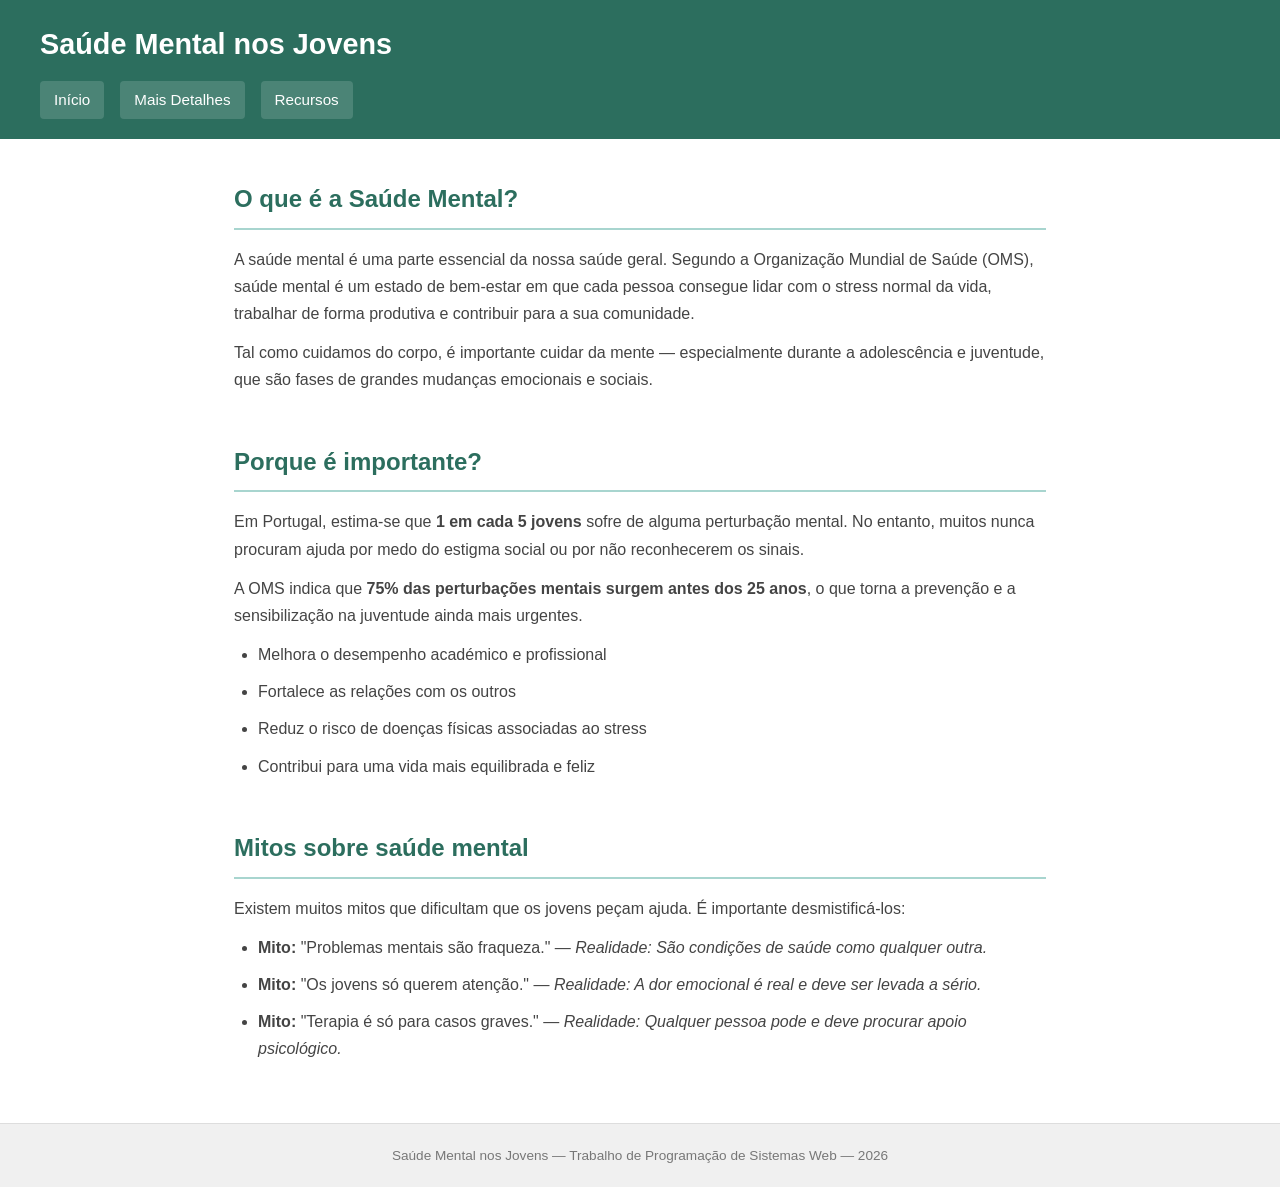
==== commit cd4e7943: "index.html" ====
--- a/index.html
+++ b/index.html
@@ -63,7 +63,7 @@
     </main>
 
     <footer>
-        <p>Saúde Mental nos Jovens &mdash; Trabalho de Programação de Sistemas Web &mdash; 2025/2026</p>
+        <p>Saúde Mental nos Jovens &mdash; Trabalho de Programação de Sistemas Web &mdash; 2026</p>
     </footer>
 
 </body>
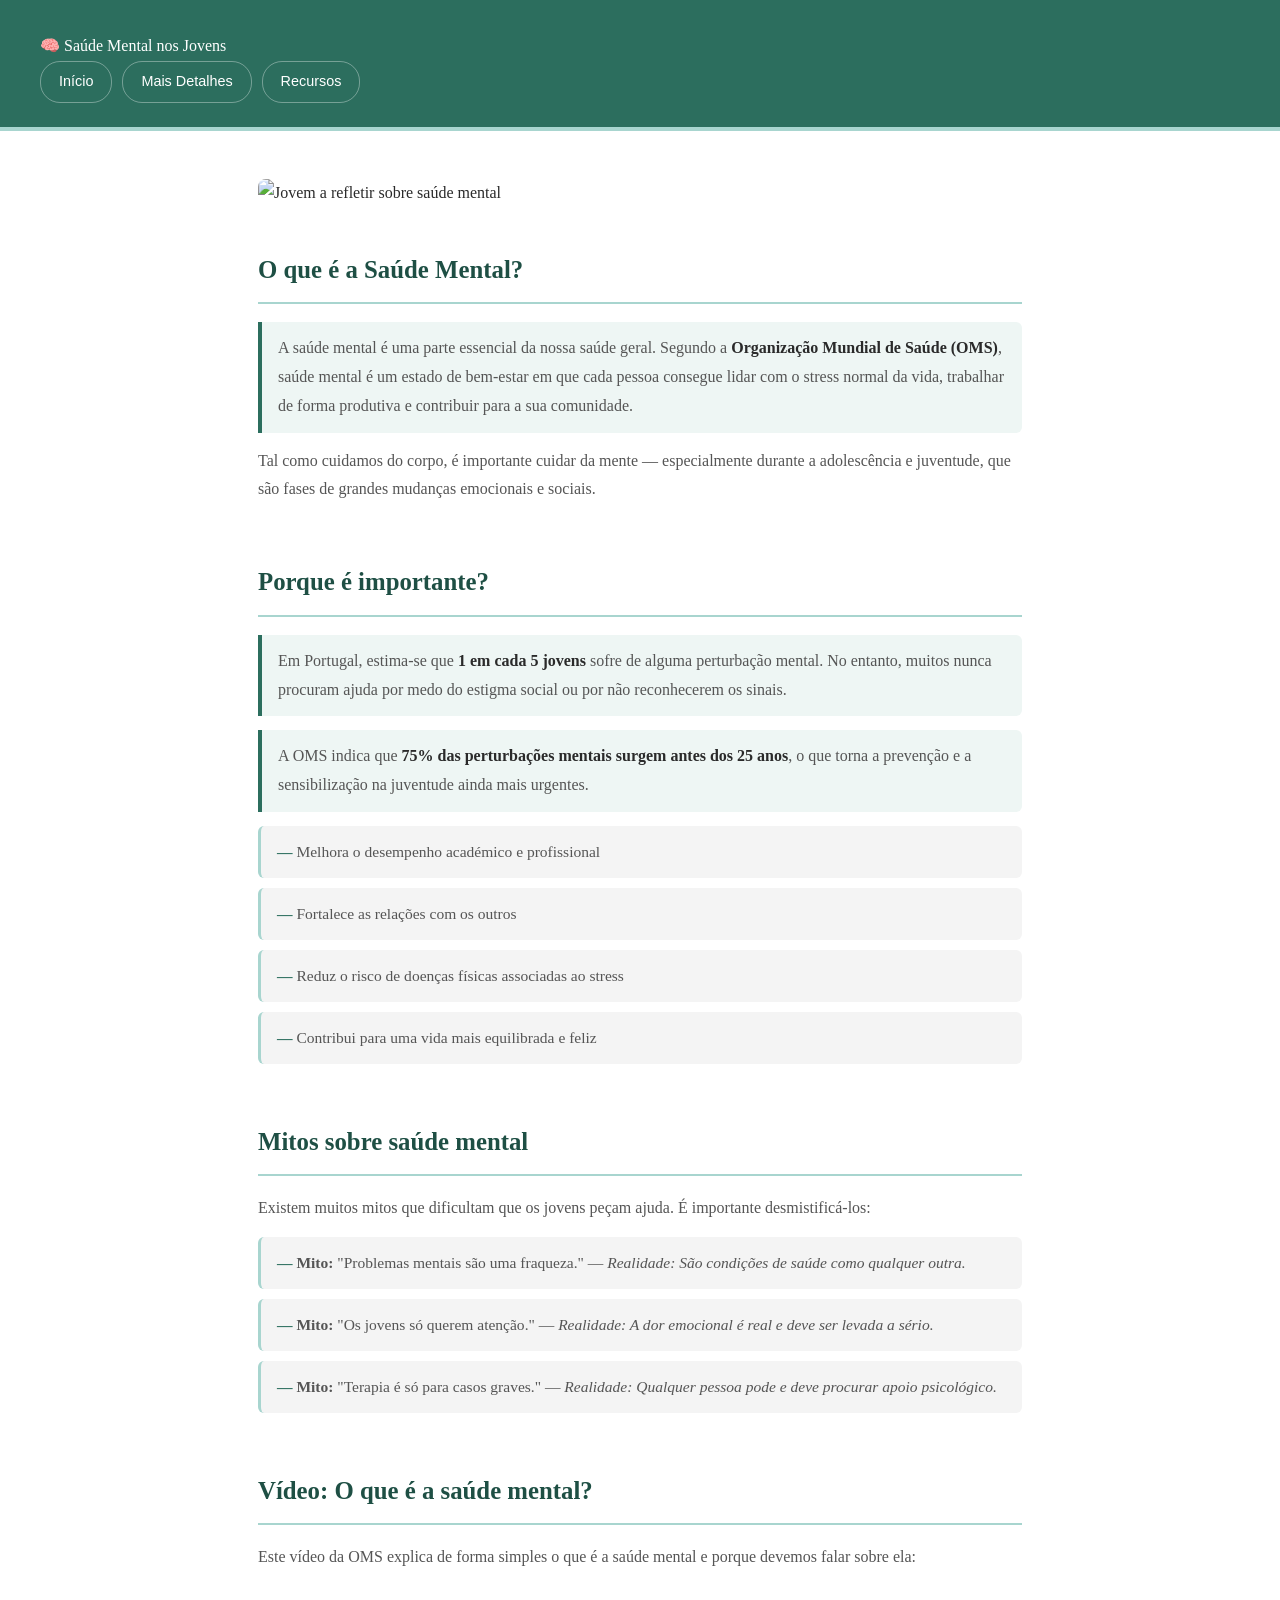
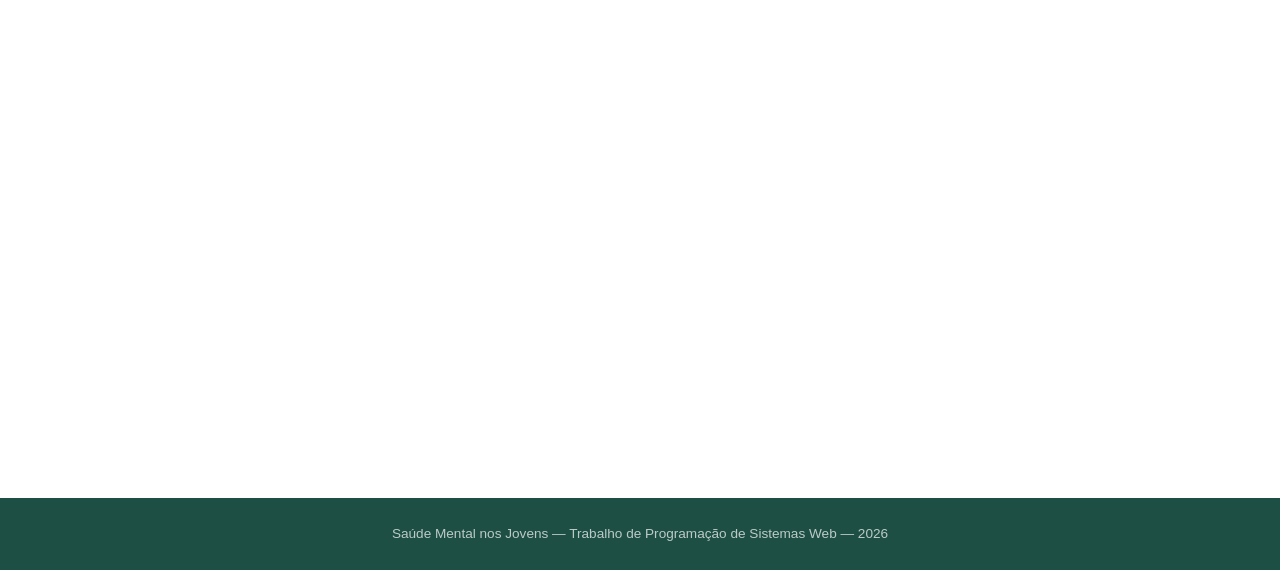
==== commit 9fa12cf8: "index.html" ====
--- a/index.html
+++ b/index.html
@@ -8,10 +8,10 @@
 </head>
 <body>
 
-    <header>
-        <h1>Saúde Mental nos Jovens</h1>
+        <header>
+        <div class="nav-logo">🧠 Saúde Mental nos Jovens</div>
         <nav>
-            <a href="index.html">Início</a>
+            <a href="index.html" class="ativo">Início</a>
             <a href="detalhes.html">Mais Detalhes</a>
             <a href="recursos.html">Recursos</a>
         </nav>
@@ -19,10 +19,15 @@
 
     <main>
 
+        <!-- Imagem de destaque -->
+        <img src="https://images.unsplash.com/photo-1544027993-37dbfe43562a?w=900&q=80"
+             alt="Jovem a refletir sobre saúde mental"
+             style="width:100%; max-height:360px; object-fit:cover; border-radius:8px; margin-bottom:40px;">
+
         <section id="introducao">
             <h2>O que é a Saúde Mental?</h2>
             <p>
-                A saúde mental é uma parte essencial da nossa saúde geral. Segundo a Organização Mundial de Saúde (OMS),
+                A saúde mental é uma parte essencial da nossa saúde geral. Segundo a <strong>Organização Mundial de Saúde (OMS)</strong>,
                 saúde mental é um estado de bem-estar em que cada pessoa consegue lidar com o stress normal da vida,
                 trabalhar de forma produtiva e contribuir para a sua comunidade.
             </p>
@@ -54,10 +59,24 @@
             <h2>Mitos sobre saúde mental</h2>
             <p>Existem muitos mitos que dificultam que os jovens peçam ajuda. É importante desmistificá-los:</p>
             <ul>
-                <li><strong>Mito:</strong> "Problemas mentais são fraqueza." — <em>Realidade: São condições de saúde como qualquer outra.</em></li>
+                <li><strong>Mito:</strong> "Problemas mentais são uma fraqueza." — <em>Realidade: São condições de saúde como qualquer outra.</em></li>
                 <li><strong>Mito:</strong> "Os jovens só querem atenção." — <em>Realidade: A dor emocional é real e deve ser levada a sério.</em></li>
                 <li><strong>Mito:</strong> "Terapia é só para casos graves." — <em>Realidade: Qualquer pessoa pode e deve procurar apoio psicológico.</em></li>
             </ul>
+        </section>
+
+        <!-- Vídeo incorporado -->
+        <section id="video">
+            <h2>Vídeo: O que é a saúde mental?</h2>
+            <p>Este vídeo da OMS explica de forma simples o que é a saúde mental e porque devemos falar sobre ela:</p>
+            <div style="position:relative; padding-bottom:56.25%; height:0; overflow:hidden; border-radius:8px; margin-top:16px;">
+                <iframe
+                    src="https://www.youtube.com/embed/3QIfkeA6HBY"
+                    title="O que é a saúde mental - OMS"
+                    style="position:absolute; top:0; left:0; width:100%; height:100%; border:none;"
+                    allowfullscreen>
+                </iframe>
+            </div>
         </section>
 
     </main>
--- a/style.css
+++ b/style.css
@@ -1,7 +1,19 @@
-/* ========================================
+/* 
    Saúde Mental nos Jovens — style.css
-   Estilo simples e limpo
-   ======================================== */
+  
+
+/* Variáveis de cor */
+:root {
+    --verde: #2c6e5e;
+    --verde-escuro: #1e4f44;
+    --verde-claro: #a8d5cf;
+    --verde-fundo: #eef6f4;
+    --texto: #2a2a2a;
+    --texto-suave: #555555;
+    --branco: #ffffff;
+    --cinza-claro: #f4f4f4;
+    --borda: #d8ebe8;
+}
 
 /* Reset básico */
 * {
@@ -11,147 +23,195 @@
 }
 
 body {
-    font-family: Arial, sans-serif;
+    font-family: Georgia, 'Times New Roman', serif;
     font-size: 16px;
-    line-height: 1.7;
-    color: #333333;
-    background-color: #ffffff;
-}
-
-/* ---- HEADER ---- */
+    line-height: 1.8;
+    color: var(--texto);
+    background-color: var(--branco);
+}
+
+/*  HEADER  */
 header {
-    background-color: #2c6e5e;
-    color: #ffffff;
-    padding: 20px 40px;
+    background-color: var(--verde);
+    color: var(--branco);
+    padding: 32px 40px 24px;
+    border-bottom: 4px solid var(--verde-claro);
 }
 
 header h1 {
-    font-size: 1.8rem;
-    margin-bottom: 12px;
+    font-size: 2rem;
+    font-weight: bold;
+    letter-spacing: -0.5px;
+    margin-bottom: 16px;
 }
 
 /* Navegação */
 nav {
     display: flex;
-    gap: 16px;
+    gap: 10px;
+    flex-wrap: wrap;
 }
 
 nav a {
-    color: #ffffff;
+    color: var(--branco);
     text-decoration: none;
-    font-size: 0.95rem;
-    padding: 6px 14px;
-    border-radius: 4px;
-    background-color: rgba(255, 255, 255, 0.15);
-    transition: background-color 0.2s;
+    font-family: Arial, sans-serif;
+    font-size: 0.9rem;
+    padding: 7px 18px;
+    border-radius: 20px;
+    border: 1px solid rgba(255, 255, 255, 0.35);
+    transition: background-color 0.2s, border-color 0.2s;
 }
 
 nav a:hover {
-    background-color: rgba(255, 255, 255, 0.3);
-}
-
-/* ---- MAIN ---- */
+    background-color: rgba(255, 255, 255, 0.2);
+    border-color: rgba(255, 255, 255, 0.7);
+}
+
+/*  MAIN  */
 main {
-    max-width: 860px;
-    margin: 40px auto;
-    padding: 0 24px;
-}
-
-/* ---- SECÇÕES ---- */
+    max-width: 820px;
+    margin: 48px auto;
+    padding: 0 28px;
+}
+
+/* SECÇÕES  */
 section {
-    margin-bottom: 48px;
+    margin-bottom: 56px;
 }
 
 section h2 {
-    font-size: 1.5rem;
-    color: #2c6e5e;
-    margin-bottom: 16px;
-    padding-bottom: 8px;
-    border-bottom: 2px solid #a8d5cf;
+    font-size: 1.55rem;
+    color: var(--verde-escuro);
+    margin-bottom: 18px;
+    padding-bottom: 10px;
+    border-bottom: 2px solid var(--verde-claro);
 }
 
 section h3 {
     font-size: 1.15rem;
-    color: #333333;
-    margin-top: 20px;
+    color: var(--verde);
+    margin-top: 24px;
     margin-bottom: 8px;
+    font-family: Arial, sans-serif;
 }
 
 section p {
-    margin-bottom: 12px;
-    color: #444444;
+    margin-bottom: 14px;
+    color: var(--texto-suave);
+}
+
+section p strong {
+    color: var(--texto);
+}
+
+/* Caixa de destaque para parágrafos com estatísticas */
+section p:has(strong) {
+    background-color: var(--verde-fundo);
+    border-left: 4px solid var(--verde);
+    padding: 12px 16px;
+    border-radius: 0 6px 6px 0;
 }
 
 /* Listas */
 ul, ol {
-    margin-left: 24px;
-    margin-bottom: 12px;
+    margin-left: 0;
+    margin-bottom: 14px;
+    padding-left: 0;
+    list-style: none;
 }
 
 ul li, ol li {
     margin-bottom: 10px;
-    color: #444444;
+    color: var(--texto-suave);
+    padding: 12px 16px;
+    background-color: var(--cinza-claro);
+    border-radius: 6px;
+    border-left: 3px solid var(--verde-claro);
+    font-size: 0.97rem;
+}
+
+ol {
+    counter-reset: lista;
+}
+
+ol li {
+    counter-increment: lista;
+    border-left-color: var(--verde);
+}
+
+ol li::before {
+    content: counter(lista) ".";
+    font-weight: bold;
+    color: var(--verde);
+    margin-right: 8px;
+    font-family: Arial, sans-serif;
+}
+
+ul li::before {
+    content: "— ";
+    color: var(--verde);
+    font-weight: bold;
 }
 
 /* Links */
 a {
-    color: #2c6e5e;
-    text-decoration: underline;
+    color: var(--verde);
+    text-decoration: none;
+    border-bottom: 1px solid var(--verde-claro);
+    transition: border-color 0.2s, color 0.2s;
 }
 
 a:hover {
-    color: #1a4a3e;
-}
-
-/* ---- FOOTER ---- */
+    color: var(--verde-escuro);
+    border-bottom-color: var(--verde);
+}
+
+/*  FOOTER  */
 footer {
-    background-color: #f0f0f0;
+    background-color: var(--verde-escuro);
+    color: rgba(255, 255, 255, 0.7);
     text-align: center;
-    padding: 20px;
+    padding: 24px;
+    font-family: Arial, sans-serif;
     font-size: 0.85rem;
-    color: #777777;
-    border-top: 1px solid #dddddd;
-    margin-top: 60px;
-}
-
-/* ---- RESPONSIVIDADE ---- */
-
-/* Tablet */
+    margin-top: 80px;
+}
+
+/*  RESPONSIVIDADE  */
+
 @media (max-width: 768px) {
     header {
-        padding: 16px 24px;
-    }
-
+        padding: 24px 24px 20px;
+    }
     header h1 {
-        font-size: 1.4rem;
-    }
-
+        font-size: 1.5rem;
+    }
     main {
-        margin: 24px auto;
-    }
-}
-
-/* Mobile */
+        margin: 32px auto;
+    }
+    section h2 {
+        font-size: 1.35rem;
+    }
+}
+
 @media (max-width: 480px) {
     header {
-        padding: 14px 16px;
-    }
-
-    nav {
-        flex-wrap: wrap;
-        gap: 8px;
-    }
-
+        padding: 18px 16px;
+    }
+    header h1 {
+        font-size: 1.3rem;
+        margin-bottom: 12px;
+    }
     nav a {
-        font-size: 0.88rem;
-        padding: 5px 10px;
-    }
-
+        font-size: 0.82rem;
+        padding: 6px 12px;
+    }
     main {
         padding: 0 16px;
-    }
-
+        margin: 24px auto;
+    }
     section h2 {
-        font-size: 1.25rem;
-    }
-}
+        font-size: 1.2rem;
+    }
+}
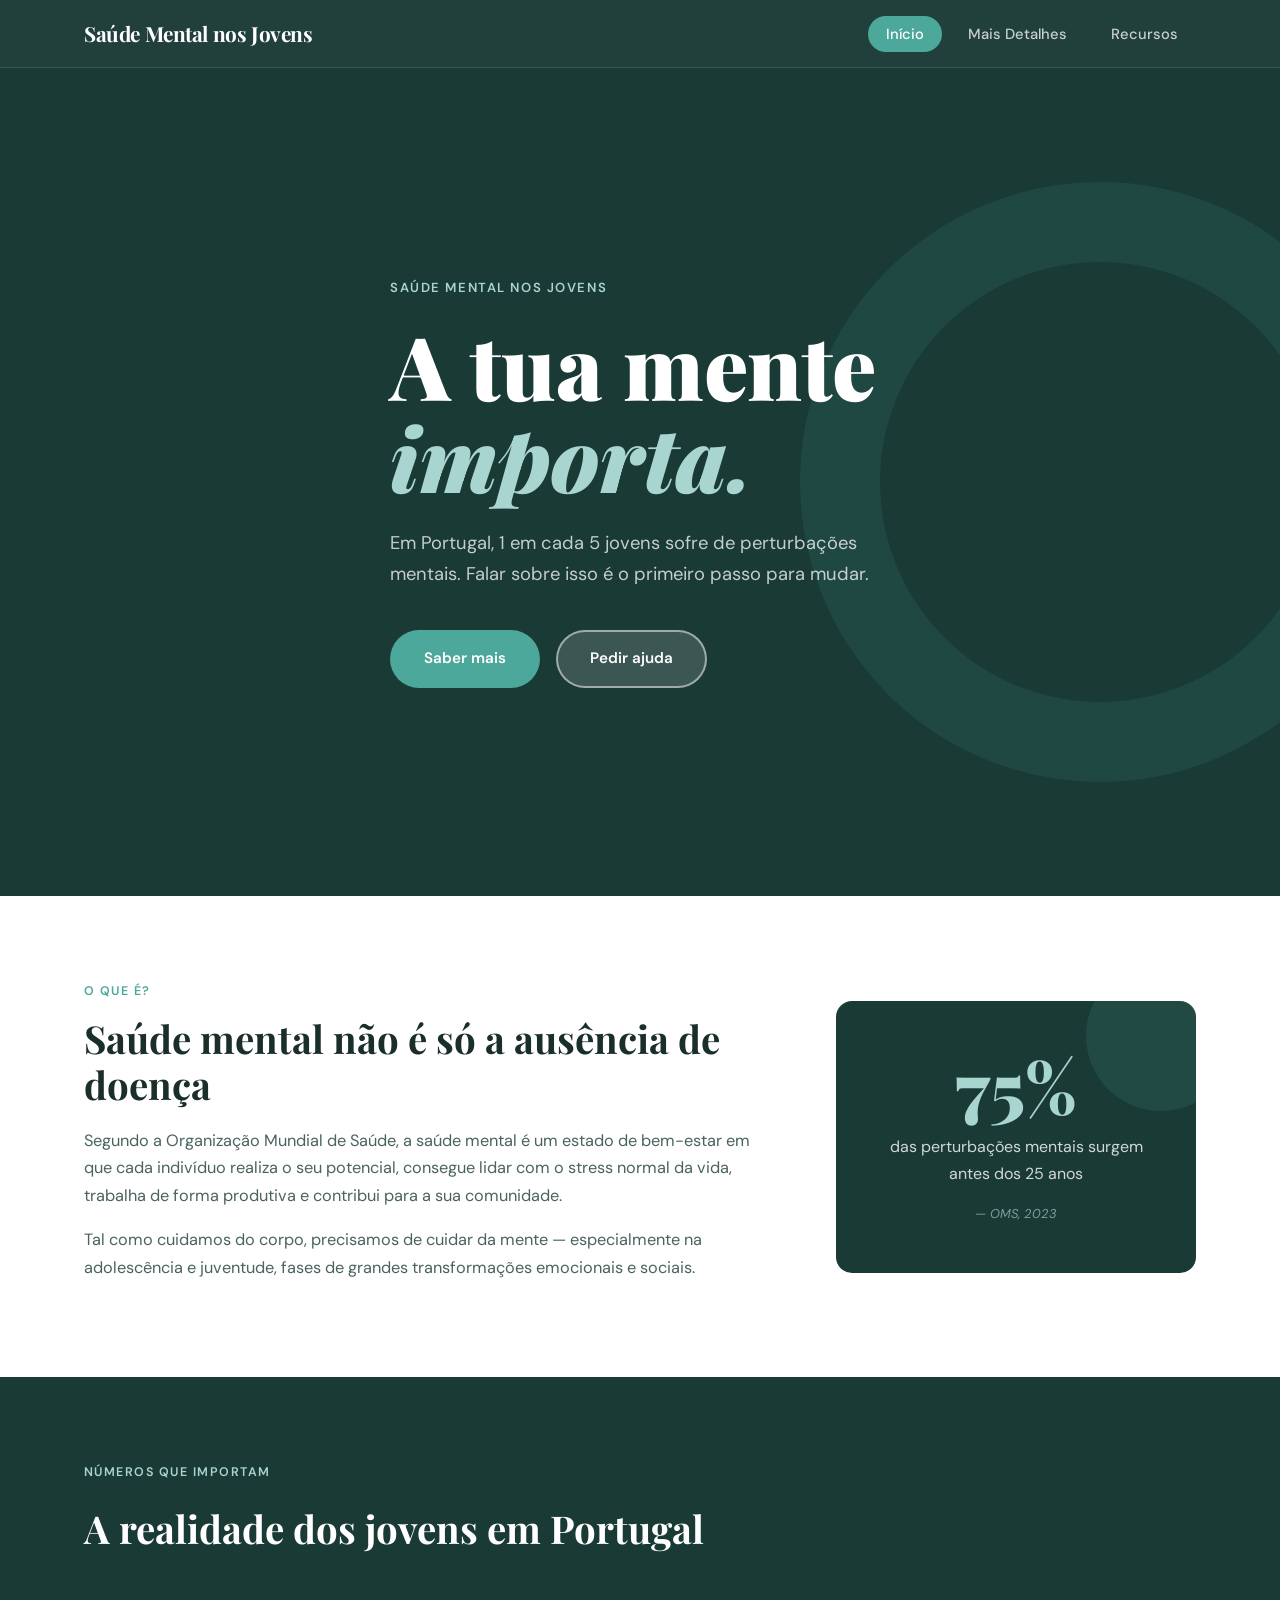
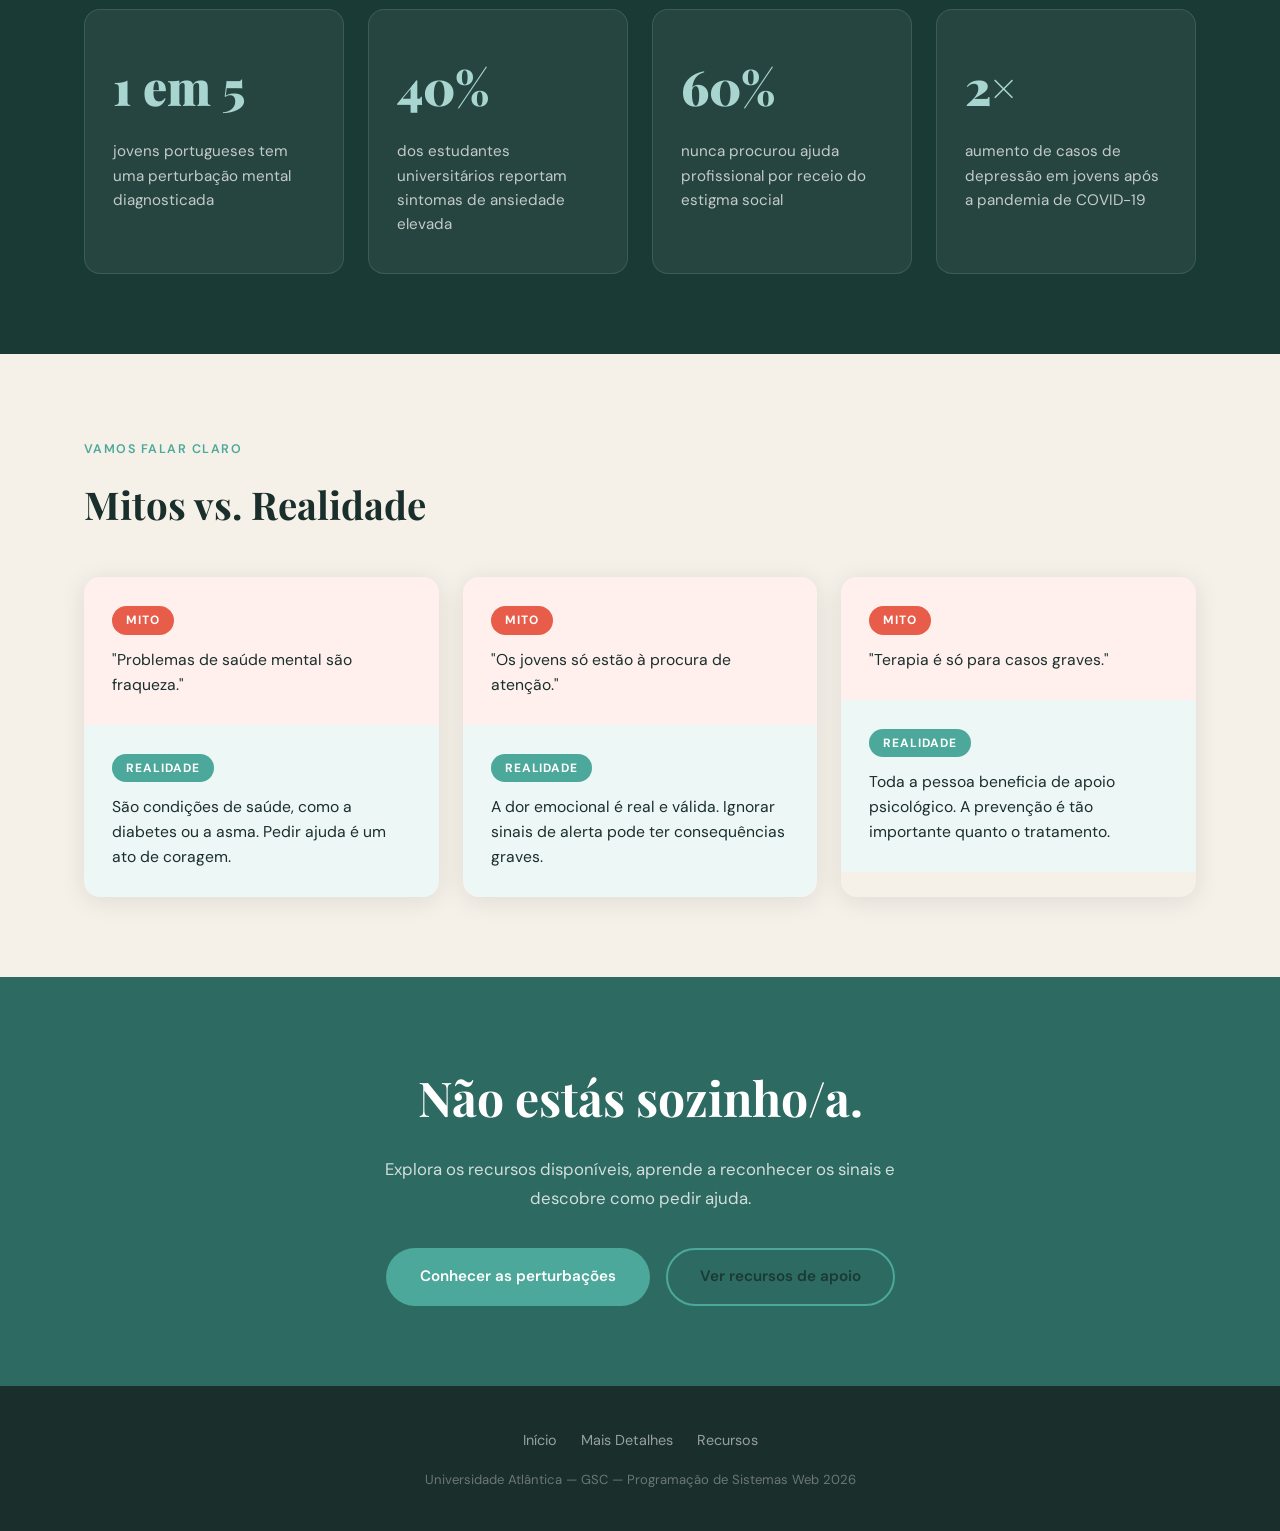
==== commit 3cff345e: "index.html" ====
--- a/index.html
+++ b/index.html
@@ -5,85 +5,181 @@
     <meta name="viewport" content="width=device-width, initial-scale=1.0">
     <title>Saúde Mental nos Jovens</title>
     <link rel="stylesheet" href="style.css">
+    <!-- Google Fonts: Playfair Display + DM Sans -->
+    <link href="https://fonts.googleapis.com/css2?family=Playfair+Display:wght@400;700;900&family=DM+Sans:wght@300;400;500;600&display=swap" rel="stylesheet">
 </head>
 <body>
 
-        <header>
-        <div class="nav-logo">🧠 Saúde Mental nos Jovens</div>
-        <nav>
-            <a href="index.html" class="ativo">Início</a>
-            <a href="detalhes.html">Mais Detalhes</a>
-            <a href="recursos.html">Recursos</a>
-        </nav>
+    <!-- HEADER / NAV -->
+    <header class="site-header">
+        <div class="container nav-container">
+            <div class="logo">
+                <span class="logo-text">Saúde Mental nos Jovens</span>
+            </div>
+            <!-- Menu de navegação semântico -->
+            <nav aria-label="Navegação principal">
+                <ul class="nav-links">
+                    <li><a href="index.html" class="active">Início</a></li>
+                    <li><a href="detalhes.html">Mais Detalhes</a></li>
+                    <li><a href="recursos.html">Recursos</a></li>
+                </ul>
+            </nav>
+            <!-- Botão hamburguer para mobile -->
+            <button class="menu-toggle" aria-label="Abrir menu" onclick="toggleMenu()">☰</button>
+        </div>
     </header>
 
     <main>
 
-        <!-- Imagem de destaque -->
-        <img src="https://images.unsplash.com/photo-1544027993-37dbfe43562a?w=900&q=80"
-             alt="Jovem a refletir sobre saúde mental"
-             style="width:100%; max-height:360px; object-fit:cover; border-radius:8px; margin-bottom:40px;">
-
-        <section id="introducao">
-            <h2>O que é a Saúde Mental?</h2>
-            <p>
-                A saúde mental é uma parte essencial da nossa saúde geral. Segundo a <strong>Organização Mundial de Saúde (OMS)</strong>,
-                saúde mental é um estado de bem-estar em que cada pessoa consegue lidar com o stress normal da vida,
-                trabalhar de forma produtiva e contribuir para a sua comunidade.
-            </p>
-            <p>
-                Tal como cuidamos do corpo, é importante cuidar da mente — especialmente durante a adolescência
-                e juventude, que são fases de grandes mudanças emocionais e sociais.
-            </p>
+        <!-- HERO SECTION -->
+        <section class="hero" aria-label="Introdução ao tema">
+            <div class="hero-bg"></div>
+            <div class="container hero-content">
+                <p class="hero-tag">Saúde Mental nos Jovens</p>
+                <h1 class="hero-title">A tua mente<br><em>importa.</em></h1>
+                <p class="hero-subtitle">
+                    Em Portugal, 1 em cada 5 jovens sofre de perturbações mentais. 
+                    Falar sobre isso é o primeiro passo para mudar.
+                </p>
+                <div class="hero-actions">
+                    <a href="detalhes.html" class="btn btn-primary">Saber mais</a>
+                    <a href="recursos.html" class="btn btn-secondary">Pedir ajuda</a>
+                </div>
+            </div>
+            <!-- Decoração visual -->
+            <div class="hero-shape"></div>
         </section>
 
-        <section id="importancia">
-            <h2>Porque é importante?</h2>
-            <p>
-                Em Portugal, estima-se que <strong>1 em cada 5 jovens</strong> sofre de alguma perturbação mental.
-                No entanto, muitos nunca procuram ajuda por medo do estigma social ou por não reconhecerem os sinais.
-            </p>
-            <p>
-                A OMS indica que <strong>75% das perturbações mentais surgem antes dos 25 anos</strong>,
-                o que torna a prevenção e a sensibilização na juventude ainda mais urgentes.
-            </p>
-            <ul>
-                <li>Melhora o desempenho académico e profissional</li>
-                <li>Fortalece as relações com os outros</li>
-                <li>Reduz o risco de doenças físicas associadas ao stress</li>
-                <li>Contribui para uma vida mais equilibrada e feliz</li>
-            </ul>
+        <!-- O QUE É A SAÚDE MENTAL -->
+        <section class="section-intro" aria-labelledby="oque-title">
+            <div class="container two-col">
+                <div class="col-text">
+                    <span class="section-label">O que é?</span>
+                    <h2 id="oque-title">Saúde mental não é só a ausência de doença</h2>
+                    <p>
+                        Segundo a Organização Mundial de Saúde, a saúde mental é um estado de bem-estar 
+                        em que cada indivíduo realiza o seu potencial, consegue lidar com o stress normal 
+                        da vida, trabalha de forma produtiva e contribui para a sua comunidade.
+                    </p>
+                    <p>
+                        Tal como cuidamos do corpo, precisamos de cuidar da mente — especialmente 
+                        na adolescência e juventude, fases de grandes transformações emocionais e sociais.
+                    </p>
+                </div>
+                <!-- Cartão com estatística destaque -->
+                <div class="col-stat">
+                    <div class="stat-card">
+                        <span class="stat-number">75%</span>
+                        <span class="stat-desc">das perturbações mentais surgem antes dos 25 anos</span>
+                        <span class="stat-source">— OMS, 2023</span>
+                    </div>
+                </div>
+            </div>
         </section>
 
-        <section id="mitos">
-            <h2>Mitos sobre saúde mental</h2>
-            <p>Existem muitos mitos que dificultam que os jovens peçam ajuda. É importante desmistificá-los:</p>
-            <ul>
-                <li><strong>Mito:</strong> "Problemas mentais são uma fraqueza." — <em>Realidade: São condições de saúde como qualquer outra.</em></li>
-                <li><strong>Mito:</strong> "Os jovens só querem atenção." — <em>Realidade: A dor emocional é real e deve ser levada a sério.</em></li>
-                <li><strong>Mito:</strong> "Terapia é só para casos graves." — <em>Realidade: Qualquer pessoa pode e deve procurar apoio psicológico.</em></li>
-            </ul>
+        <!-- ESTATÍSTICAS -->
+        <section class="section-stats" aria-labelledby="stats-title">
+            <div class="container">
+                <span class="section-label light">Números que importam</span>
+                <h2 id="stats-title">A realidade dos jovens em Portugal</h2>
+                <!-- Grid de estatísticas -->
+                <div class="stats-grid">
+                    <article class="stat-item">
+                        <span class="stat-big">1 em 5</span>
+                        <p>jovens portugueses tem uma perturbação mental diagnosticada</p>
+                    </article>
+                    <article class="stat-item">
+                        <span class="stat-big">40%</span>
+                        <p>dos estudantes universitários reportam sintomas de ansiedade elevada</p>
+                    </article>
+                    <article class="stat-item">
+                        <span class="stat-big">60%</span>
+                        <p>nunca procurou ajuda profissional por receio do estigma social</p>
+                    </article>
+                    <article class="stat-item">
+                        <span class="stat-big">2×</span>
+                        <p>aumento de casos de depressão em jovens após a pandemia de COVID-19</p>
+                    </article>
+                </div>
+            </div>
         </section>
 
-        <!-- Vídeo incorporado -->
-        <section id="video">
-            <h2>Vídeo: O que é a saúde mental?</h2>
-            <p>Este vídeo da OMS explica de forma simples o que é a saúde mental e porque devemos falar sobre ela:</p>
-            <div style="position:relative; padding-bottom:56.25%; height:0; overflow:hidden; border-radius:8px; margin-top:16px;">
-                <iframe
-                    src="https://www.youtube.com/embed/3QIfkeA6HBY"
-                    title="O que é a saúde mental - OMS"
-                    style="position:absolute; top:0; left:0; width:100%; height:100%; border:none;"
-                    allowfullscreen>
-                </iframe>
+        <!-- DESMISTIFICAR O ESTIGMA -->
+        <section class="section-mitos" aria-labelledby="mitos-title">
+            <div class="container">
+                <span class="section-label">Vamos falar claro</span>
+                <h2 id="mitos-title">Mitos vs. Realidade</h2>
+                <div class="mitos-grid">
+                    <!-- Cartões mito/realidade -->
+                    <div class="mito-card">
+                        <div class="mito-top">
+                            <span class="tag mito">Mito</span>
+                            <p>"Problemas de saúde mental são fraqueza."</p>
+                        </div>
+                        <div class="mito-bottom">
+                            <span class="tag real">Realidade</span>
+                            <p>São condições de saúde, como a diabetes ou a asma. Pedir ajuda é um ato de coragem.</p>
+                        </div>
+                    </div>
+                    <div class="mito-card">
+                        <div class="mito-top">
+                            <span class="tag mito">Mito</span>
+                            <p>"Os jovens só estão à procura de atenção."</p>
+                        </div>
+                        <div class="mito-bottom">
+                            <span class="tag real">Realidade</span>
+                            <p>A dor emocional é real e válida. Ignorar sinais de alerta pode ter consequências graves.</p>
+                        </div>
+                    </div>
+                    <div class="mito-card">
+                        <div class="mito-top">
+                            <span class="tag mito">Mito</span>
+                            <p>"Terapia é só para casos graves."</p>
+                        </div>
+                        <div class="mito-bottom">
+                            <span class="tag real">Realidade</span>
+                            <p>Toda a pessoa beneficia de apoio psicológico. A prevenção é tão importante quanto o tratamento.</p>
+                        </div>
+                    </div>
+                </div>
+            </div>
+        </section>
+
+        <!-- CHAMADA À AÇÃO -->
+        <section class="section-cta" aria-label="Chamada à ação">
+            <div class="container cta-content">
+                <h2>Não estás sozinho/a.</h2>
+                <p>Explora os recursos disponíveis, aprende a reconhecer os sinais e descobre como pedir ajuda.</p>
+                <div class="cta-buttons">
+                    <a href="detalhes.html" class="btn btn-primary">Conhecer as perturbações</a>
+                    <a href="recursos.html" class="btn btn-outline">Ver recursos de apoio</a>
+                </div>
             </div>
         </section>
 
     </main>
 
-    <footer>
-        <p>Saúde Mental nos Jovens &mdash; Trabalho de Programação de Sistemas Web &mdash; 2026</p>
+    <!-- FOOTER -->
+    <footer class="site-footer">
+        <div class="container footer-inner">
+            <nav aria-label="Links do rodapé">
+                <ul class="footer-links">
+                    <li><a href="index.html">Início</a></li>
+                    <li><a href="detalhes.html">Mais Detalhes</a></li>
+                    <li><a href="recursos.html">Recursos</a></li>
+                </ul>
+            </nav>
+            <p class="footer-note">Universidade Atlântica — GSC — Programação de Sistemas Web 2026</p>
+        </div>
     </footer>
+
+    <script>
+        // Toggle menu mobile
+        function toggleMenu() {
+            const nav = document.querySelector('.nav-links');
+            nav.classList.toggle('open');
+        }
+    </script>
 
 </body>
 </html>
--- a/style.css
+++ b/style.css
@@ -1,217 +1,1259 @@
-/* 
-   Saúde Mental nos Jovens — style.css
-  
-
-/* Variáveis de cor */
+/* ============================================
+   MENTE EM FOCO — style.css
+   Tema: Saúde Mental nos Jovens
+   Paleta: Verde-azulado escuro + bege cálido + verde menta
+   Tipografia: Playfair Display + DM Sans
+   ============================================ */
+
+/* ---- VARIÁVEIS CSS ---- */
 :root {
-    --verde: #2c6e5e;
-    --verde-escuro: #1e4f44;
-    --verde-claro: #a8d5cf;
-    --verde-fundo: #eef6f4;
-    --texto: #2a2a2a;
-    --texto-suave: #555555;
+    --verde-escuro: #1a3a35;
+    --verde-medio: #2d6a62;
+    --verde-claro: #4ca89a;
+    --menta: #a8d5cf;
+    --bege: #f5f0e8;
+    --bege-escuro: #ede6d8;
     --branco: #ffffff;
-    --cinza-claro: #f4f4f4;
-    --borda: #d8ebe8;
-}
-
-/* Reset básico */
-* {
+    --texto-escuro: #1a2e2c;
+    --texto-medio: #4a6360;
+    --texto-claro: #7a9e9b;
+    --urgente: #e85d4a;
+    --urgente-claro: #fff0ee;
+
+    --fonte-titulo: 'Playfair Display', Georgia, serif;
+    --fonte-corpo: 'DM Sans', sans-serif;
+
+    --sombra-card: 0 4px 24px rgba(26, 58, 53, 0.10);
+    --sombra-hover: 0 8px 40px rgba(26, 58, 53, 0.18);
+    --raio: 16px;
+    --raio-sm: 8px;
+
+    --max-width: 1160px;
+    --padding-section: 80px 0;
+}
+
+/* ---- RESET & BASE ---- */
+*, *::before, *::after {
+    box-sizing: border-box;
     margin: 0;
     padding: 0;
-    box-sizing: border-box;
+}
+
+html {
+    scroll-behavior: smooth;
 }
 
 body {
-    font-family: Georgia, 'Times New Roman', serif;
+    font-family: var(--fonte-corpo);
+    color: var(--texto-escuro);
+    background-color: var(--branco);
+    line-height: 1.7;
     font-size: 16px;
-    line-height: 1.8;
-    color: var(--texto);
-    background-color: var(--branco);
-}
-
-/*  HEADER  */
-header {
-    background-color: var(--verde);
-    color: var(--branco);
-    padding: 32px 40px 24px;
-    border-bottom: 4px solid var(--verde-claro);
-}
-
-header h1 {
+}
+
+img {
+    max-width: 100%;
+    display: block;
+}
+
+a {
+    color: inherit;
+    text-decoration: none;
+}
+
+ul {
+    list-style: none;
+}
+
+/* ---- UTILITÁRIOS ---- */
+.container {
+    max-width: var(--max-width);
+    margin: 0 auto;
+    padding: 0 24px;
+}
+
+.section-label {
+    display: inline-block;
+    font-size: 0.78rem;
+    font-weight: 600;
+    letter-spacing: 0.12em;
+    text-transform: uppercase;
+    color: var(--verde-claro);
+    margin-bottom: 12px;
+}
+
+.section-label.light {
+    color: var(--menta);
+}
+
+.section-label.urgente {
+    color: var(--urgente);
+}
+
+.section-intro-text {
+    font-size: 1.1rem;
+    color: var(--texto-medio);
+    max-width: 640px;
+    margin-bottom: 48px;
+}
+
+/* ---- BOTÕES ---- */
+.btn {
+    display: inline-block;
+    padding: 14px 32px;
+    border-radius: 50px;
+    font-family: var(--fonte-corpo);
+    font-size: 0.95rem;
+    font-weight: 600;
+    cursor: pointer;
+    transition: all 0.25s ease;
+    border: 2px solid transparent;
+}
+
+.btn-primary {
+    background: var(--verde-claro);
+    color: var(--branco);
+}
+
+.btn-primary:hover {
+    background: var(--verde-medio);
+    transform: translateY(-2px);
+    box-shadow: 0 6px 20px rgba(76, 168, 154, 0.35);
+}
+
+.btn-secondary {
+    background: rgba(255,255,255,0.15);
+    color: var(--branco);
+    border-color: rgba(255,255,255,0.5);
+    backdrop-filter: blur(8px);
+}
+
+.btn-secondary:hover {
+    background: rgba(255,255,255,0.25);
+    transform: translateY(-2px);
+}
+
+.btn-outline {
+    background: transparent;
+    color: var(--verde-escuro);
+    border-color: var(--verde-claro);
+}
+
+.btn-outline:hover {
+    background: var(--verde-claro);
+    color: var(--branco);
+    transform: translateY(-2px);
+}
+
+/* ============================================
+   HEADER & NAV
+   ============================================ */
+.site-header {
+    position: sticky;
+    top: 0;
+    z-index: 100;
+    background: rgba(26, 58, 53, 0.97);
+    backdrop-filter: blur(10px);
+    border-bottom: 1px solid rgba(168, 213, 207, 0.15);
+}
+
+.nav-container {
+    display: flex;
+    align-items: center;
+    justify-content: space-between;
+    padding-top: 16px;
+    padding-bottom: 16px;
+}
+
+.logo {
+    display: flex;
+    align-items: center;
+    gap: 10px;
+}
+
+.logo-text {
+    font-family: var(--fonte-titulo);
+    font-size: 1.3rem;
+    font-weight: 700;
+    color: var(--branco);
+    letter-spacing: -0.02em;
+}
+
+/* Navegação */
+.nav-links {
+    display: flex;
+    gap: 8px;
+    align-items: center;
+}
+
+.nav-links a {
+    color: rgba(255,255,255,0.75);
+    font-size: 0.92rem;
+    font-weight: 500;
+    padding: 8px 18px;
+    border-radius: 50px;
+    transition: all 0.2s;
+}
+
+.nav-links a:hover,
+.nav-links a.active {
+    color: var(--branco);
+    background: rgba(76, 168, 154, 0.25);
+}
+
+.nav-links a.active {
+    background: var(--verde-claro);
+    color: var(--branco);
+}
+
+/* Menu toggle (mobile) */
+.menu-toggle {
+    display: none;
+    background: none;
+    border: none;
+    color: var(--branco);
+    font-size: 1.5rem;
+    cursor: pointer;
+}
+
+/* ============================================
+   HERO — PÁGINA INICIAL
+   ============================================ */
+.hero {
+    position: relative;
+    min-height: 92vh;
+    display: flex;
+    align-items: center;
+    overflow: hidden;
+    background: var(--verde-escuro);
+}
+
+/* Fundo com gradiente e padrão */
+.hero-bg {
+    position: absolute;
+    inset: 0;
+    background: var(--verde-escuro);
+}
+
+/* Forma decorativa */
+.hero-shape {
+    position: absolute;
+    right: -120px;
+    top: 50%;
+    transform: translateY(-50%);
+    width: 600px;
+    height: 600px;
+    border-radius: 50%;
+    border: 80px solid rgba(76, 168, 154, 0.12);
+    pointer-events: none;
+}
+
+.hero-content {
+    position: relative;
+    z-index: 2;
+    max-width: 680px;
+    padding-top: 60px;
+    padding-bottom: 60px;
+    animation: fadeInUp 0.8s ease both;
+}
+
+.hero-tag {
+    font-size: 0.82rem;
+    font-weight: 600;
+    letter-spacing: 0.12em;
+    text-transform: uppercase;
+    color: var(--menta);
+    margin-bottom: 20px;
+}
+
+.hero-title {
+    font-family: var(--fonte-titulo);
+    font-size: clamp(3rem, 7vw, 5.5rem);
+    font-weight: 900;
+    color: var(--branco);
+    line-height: 1.05;
+    margin-bottom: 24px;
+}
+
+.hero-title em {
+    font-style: italic;
+    color: var(--menta);
+}
+
+.hero-subtitle {
+    font-size: 1.15rem;
+    color: rgba(255,255,255,0.75);
+    max-width: 500px;
+    margin-bottom: 40px;
+    line-height: 1.7;
+}
+
+.hero-actions {
+    display: flex;
+    gap: 16px;
+    flex-wrap: wrap;
+}
+
+/* ============================================
+   PAGE HERO (detalhes & recursos)
+   ============================================ */
+.page-hero {
+    background: var(--verde-escuro);
+    padding: 80px 0 70px;
+    position: relative;
+    overflow: hidden;
+}
+
+.page-hero::after {
+    content: '';
+    position: absolute;
+    bottom: -1px;
+    left: 0;
+    right: 0;
+    height: 60px;
+    background: var(--branco);
+    clip-path: ellipse(55% 100% at 50% 100%);
+}
+
+.page-hero h1 {
+    font-family: var(--fonte-titulo);
+    font-size: clamp(2.2rem, 5vw, 3.8rem);
+    font-weight: 900;
+    color: var(--branco);
+    line-height: 1.1;
+    margin-bottom: 20px;
+    animation: fadeInUp 0.7s ease both;
+}
+
+.page-hero-sub {
+    font-size: 1.08rem;
+    color: rgba(255,255,255,0.72);
+    max-width: 540px;
+    animation: fadeInUp 0.7s 0.15s ease both;
+}
+
+/* ============================================
+   SECÇÃO — O QUE É
+   ============================================ */
+.section-intro {
+    padding: var(--padding-section);
+    background: var(--branco);
+}
+
+.two-col {
+    display: grid;
+    grid-template-columns: 1fr 360px;
+    gap: 64px;
+    align-items: center;
+}
+
+.col-text h2 {
+    font-family: var(--fonte-titulo);
+    font-size: clamp(1.8rem, 3vw, 2.6rem);
+    font-weight: 700;
+    line-height: 1.2;
+    margin-bottom: 20px;
+    color: var(--texto-escuro);
+}
+
+.col-text p {
+    color: var(--texto-medio);
+    margin-bottom: 16px;
+    font-size: 1.02rem;
+}
+
+/* Cartão de estatística */
+.stat-card {
+    background: var(--verde-escuro);
+    color: var(--branco);
+    border-radius: var(--raio);
+    padding: 48px 36px;
+    text-align: center;
+    position: relative;
+    overflow: hidden;
+}
+
+.stat-card::before {
+    content: '';
+    position: absolute;
+    top: -40px;
+    right: -40px;
+    width: 150px;
+    height: 150px;
+    border-radius: 50%;
+    background: rgba(76, 168, 154, 0.15);
+}
+
+.stat-number {
+    display: block;
+    font-family: var(--fonte-titulo);
+    font-size: 4.5rem;
+    font-weight: 900;
+    color: var(--menta);
+    line-height: 1;
+    margin-bottom: 12px;
+}
+
+.stat-desc {
+    display: block;
+    font-size: 1rem;
+    color: rgba(255,255,255,0.8);
+    margin-bottom: 16px;
+}
+
+.stat-source {
+    display: block;
+    font-size: 0.8rem;
+    color: var(--texto-claro);
+    font-style: italic;
+}
+
+/* ============================================
+   SECÇÃO — ESTATÍSTICAS
+   ============================================ */
+.section-stats {
+    padding: var(--padding-section);
+    background: var(--verde-escuro);
+    color: var(--branco);
+}
+
+.section-stats h2 {
+    font-family: var(--fonte-titulo);
+    font-size: clamp(1.8rem, 3vw, 2.6rem);
+    font-weight: 700;
+    color: var(--branco);
+    margin-bottom: 48px;
+}
+
+.stats-grid {
+    display: grid;
+    grid-template-columns: repeat(auto-fit, minmax(220px, 1fr));
+    gap: 24px;
+}
+
+.stat-item {
+    background: rgba(255,255,255,0.06);
+    border: 1px solid rgba(168, 213, 207, 0.15);
+    border-radius: var(--raio);
+    padding: 36px 28px;
+    transition: transform 0.2s, background 0.2s;
+}
+
+.stat-item:hover {
+    transform: translateY(-4px);
+    background: rgba(76, 168, 154, 0.12);
+}
+
+.stat-big {
+    display: block;
+    font-family: var(--fonte-titulo);
+    font-size: 3rem;
+    font-weight: 900;
+    color: var(--menta);
+    margin-bottom: 12px;
+}
+
+.stat-item p {
+    font-size: 0.95rem;
+    color: rgba(255,255,255,0.72);
+    line-height: 1.6;
+}
+
+/* ============================================
+   SECÇÃO — MITOS
+   ============================================ */
+.section-mitos {
+    padding: var(--padding-section);
+    background: var(--bege);
+}
+
+.section-mitos h2 {
+    font-family: var(--fonte-titulo);
+    font-size: clamp(1.8rem, 3vw, 2.6rem);
+    font-weight: 700;
+    margin-bottom: 40px;
+}
+
+.mitos-grid {
+    display: grid;
+    grid-template-columns: repeat(auto-fit, minmax(300px, 1fr));
+    gap: 24px;
+}
+
+.mito-card {
+    border-radius: var(--raio);
+    overflow: hidden;
+    box-shadow: var(--sombra-card);
+}
+
+.mito-top {
+    background: #fff0ee;
+    padding: 28px;
+}
+
+.mito-bottom {
+    background: #edf7f5;
+    padding: 28px;
+}
+
+.mito-top p, .mito-bottom p {
+    font-size: 0.98rem;
+    line-height: 1.6;
+    color: var(--texto-escuro);
+    margin-top: 12px;
+}
+
+.tag {
+    display: inline-block;
+    padding: 4px 14px;
+    border-radius: 50px;
+    font-size: 0.75rem;
+    font-weight: 700;
+    letter-spacing: 0.08em;
+    text-transform: uppercase;
+}
+
+.tag.mito {
+    background: var(--urgente);
+    color: var(--branco);
+}
+
+.tag.real {
+    background: var(--verde-claro);
+    color: var(--branco);
+}
+
+/* ============================================
+   CTA
+   ============================================ */
+.section-cta {
+    background: var(--verde-medio);
+    padding: 80px 0;
+}
+
+.cta-content {
+    text-align: center;
+    max-width: 600px;
+    margin: 0 auto;
+}
+
+.cta-content h2 {
+    font-family: var(--fonte-titulo);
+    font-size: clamp(1.8rem, 4vw, 3rem);
+    font-weight: 700;
+    color: var(--branco);
+    margin-bottom: 16px;
+}
+
+.cta-content p {
+    color: rgba(255,255,255,0.78);
+    margin-bottom: 36px;
+    font-size: 1.05rem;
+}
+
+.cta-buttons {
+    display: flex;
+    gap: 16px;
+    justify-content: center;
+    flex-wrap: wrap;
+}
+
+/* ============================================
+   PERTURBAÇÕES (detalhes.html)
+   ============================================ */
+.section-disturbios {
+    padding: var(--padding-section);
+    background: var(--branco);
+}
+
+.section-disturbios h2 {
+    font-family: var(--fonte-titulo);
+    font-size: clamp(1.8rem, 3vw, 2.6rem);
+    font-weight: 700;
+    margin-bottom: 16px;
+}
+
+.disturbios-grid {
+    display: grid;
+    grid-template-columns: repeat(auto-fit, minmax(280px, 1fr));
+    gap: 24px;
+}
+
+.disturbio-card {
+    background: var(--branco);
+    border: 1px solid var(--bege-escuro);
+    border-radius: var(--raio);
+    padding: 36px 28px;
+    box-shadow: var(--sombra-card);
+    transition: all 0.25s ease;
+}
+
+.disturbio-card:hover {
+    transform: translateY(-5px);
+    box-shadow: var(--sombra-hover);
+    border-color: var(--menta);
+}
+
+.disturbio-icon {
+    font-size: 2.5rem;
+    margin-bottom: 20px;
+}
+
+.disturbio-card h3 {
+    font-family: var(--fonte-titulo);
+    font-size: 1.4rem;
+    font-weight: 700;
+    margin-bottom: 12px;
+    color: var(--verde-escuro);
+}
+
+.disturbio-card > p {
+    font-size: 0.97rem;
+    color: var(--texto-medio);
+    margin-bottom: 20px;
+}
+
+.sinais {
+    background: var(--bege);
+    border-radius: var(--raio-sm);
+    padding: 16px 20px;
+    font-size: 0.9rem;
+}
+
+.sinais strong {
+    display: block;
+    color: var(--verde-escuro);
+    margin-bottom: 8px;
+    font-size: 0.85rem;
+    text-transform: uppercase;
+    letter-spacing: 0.06em;
+}
+
+.sinais li {
+    position: relative;
+    padding-left: 16px;
+    color: var(--texto-medio);
+    margin-bottom: 4px;
+}
+
+.sinais li::before {
+    content: '–';
+    position: absolute;
+    left: 0;
+    color: var(--verde-claro);
+}
+
+/* ============================================
+   FATORES DE RISCO
+   ============================================ */
+.section-fatores {
+    padding: var(--padding-section);
+    background: var(--bege);
+}
+
+.section-fatores h2 {
+    font-family: var(--fonte-titulo);
+    font-size: clamp(1.8rem, 3vw, 2.6rem);
+    font-weight: 700;
+    margin-bottom: 40px;
+}
+
+.fatores-layout {
+    display: grid;
+    grid-template-columns: 1fr 340px;
+    gap: 48px;
+    align-items: start;
+}
+
+.fatores-lista {
+    display: flex;
+    flex-direction: column;
+    gap: 32px;
+}
+
+.fator-item {
+    display: flex;
+    gap: 24px;
+    align-items: flex-start;
+}
+
+.fator-num {
+    font-family: var(--fonte-titulo);
+    font-size: 2.2rem;
+    font-weight: 900;
+    color: var(--menta);
+    line-height: 1;
+    min-width: 48px;
+}
+
+.fator-item h3 {
+    font-size: 1.1rem;
+    font-weight: 600;
+    color: var(--verde-escuro);
+    margin-bottom: 6px;
+}
+
+.fator-item p {
+    font-size: 0.97rem;
+    color: var(--texto-medio);
+}
+
+.fatores-aside {
+    background: var(--verde-escuro);
+    border-radius: var(--raio);
+    padding: 36px 28px;
+    color: var(--branco);
+    position: sticky;
+    top: 100px;
+}
+
+.fatores-aside h3 {
+    font-family: var(--fonte-titulo);
+    font-size: 1.4rem;
+    color: var(--menta);
+    margin-bottom: 16px;
+}
+
+.fatores-aside p {
+    font-size: 0.97rem;
+    color: rgba(255,255,255,0.78);
+    margin-bottom: 16px;
+}
+
+.fatores-aside strong {
+    color: var(--menta);
+}
+
+/* ============================================
+   COMO PEDIR AJUDA
+   ============================================ */
+.section-ajuda {
+    padding: var(--padding-section);
+    background: var(--verde-escuro);
+}
+
+.section-ajuda h2 {
+    font-family: var(--fonte-titulo);
+    font-size: clamp(1.8rem, 3vw, 2.6rem);
+    font-weight: 700;
+    color: var(--branco);
+    margin-bottom: 48px;
+}
+
+.passos-grid {
+    display: grid;
+    grid-template-columns: repeat(auto-fit, minmax(240px, 1fr));
+    gap: 24px;
+}
+
+.passo {
+    background: rgba(255,255,255,0.06);
+    border: 1px solid rgba(168,213,207,0.15);
+    border-radius: var(--raio);
+    padding: 36px 28px;
+    transition: background 0.2s;
+}
+
+.passo:hover {
+    background: rgba(76, 168, 154, 0.12);
+}
+
+.passo-num {
+    display: inline-flex;
+    align-items: center;
+    justify-content: center;
+    width: 44px;
+    height: 44px;
+    border-radius: 50%;
+    background: var(--verde-claro);
+    color: var(--branco);
+    font-weight: 700;
+    font-size: 1.1rem;
+    margin-bottom: 20px;
+}
+
+.passo h3 {
+    font-size: 1.05rem;
+    font-weight: 600;
+    color: var(--branco);
+    margin-bottom: 10px;
+}
+
+.passo p {
+    font-size: 0.94rem;
+    color: rgba(255,255,255,0.68);
+}
+
+/* ============================================
+   LINHAS DE APOIO (recursos.html)
+   ============================================ */
+.section-linhas {
+    padding: var(--padding-section);
+    background: var(--branco);
+}
+
+.section-linhas h2 {
+    font-family: var(--fonte-titulo);
+    font-size: clamp(1.8rem, 3vw, 2.6rem);
+    font-weight: 700;
+    margin-bottom: 16px;
+}
+
+.linhas-grid {
+    display: grid;
+    grid-template-columns: repeat(auto-fit, minmax(280px, 1fr));
+    gap: 24px;
+}
+
+.linha-card {
+    background: var(--branco);
+    border: 1px solid var(--bege-escuro);
+    border-radius: var(--raio);
+    padding: 28px;
+    box-shadow: var(--sombra-card);
+    transition: all 0.25s;
+}
+
+.linha-card.destaque {
+    border-color: var(--urgente);
+    background: var(--urgente-claro);
+}
+
+.linha-card:hover {
+    transform: translateY(-4px);
+    box-shadow: var(--sombra-hover);
+}
+
+.linha-header {
+    display: flex;
+    align-items: center;
+    gap: 16px;
+    margin-bottom: 14px;
+}
+
+.linha-emoji {
     font-size: 2rem;
-    font-weight: bold;
-    letter-spacing: -0.5px;
+}
+
+.linha-header h3 {
+    font-size: 1.1rem;
+    font-weight: 700;
+    color: var(--verde-escuro);
+}
+
+.linha-horario {
+    display: block;
+    font-size: 0.8rem;
+    color: var(--texto-claro);
+    margin-top: 2px;
+}
+
+.linha-card > p {
+    font-size: 0.94rem;
+    color: var(--texto-medio);
+    margin-bottom: 20px;
+}
+
+.btn-linha {
+    display: inline-block;
+    padding: 12px 24px;
+    background: var(--verde-escuro);
+    color: var(--branco);
+    border-radius: 50px;
+    font-weight: 700;
+    font-size: 1rem;
+    letter-spacing: 0.03em;
+    transition: background 0.2s, transform 0.2s;
+}
+
+.btn-linha:hover {
+    background: var(--verde-claro);
+    transform: translateY(-2px);
+}
+
+.linha-card.destaque .btn-linha {
+    background: var(--urgente);
+}
+
+.linha-card.destaque .btn-linha:hover {
+    background: #c94733;
+}
+
+/* ============================================
+   ORGANIZAÇÕES
+   ============================================ */
+.section-orgs {
+    padding: var(--padding-section);
+    background: var(--bege);
+}
+
+.section-orgs h2 {
+    font-family: var(--fonte-titulo);
+    font-size: clamp(1.8rem, 3vw, 2.6rem);
+    font-weight: 700;
+    margin-bottom: 40px;
+}
+
+.orgs-grid {
+    display: grid;
+    grid-template-columns: repeat(auto-fit, minmax(300px, 1fr));
+    gap: 20px;
+}
+
+.org-card {
+    display: flex;
+    align-items: center;
+    gap: 20px;
+    background: var(--branco);
+    border-radius: var(--raio);
+    padding: 24px;
+    box-shadow: var(--sombra-card);
+    transition: all 0.25s;
+    cursor: pointer;
+}
+
+.org-card:hover {
+    transform: translateY(-3px);
+    box-shadow: var(--sombra-hover);
+    border-left: 4px solid var(--verde-claro);
+}
+
+.org-icon {
+    font-size: 2.2rem;
+    min-width: 48px;
+    text-align: center;
+}
+
+.org-card h3 {
+    font-size: 1rem;
+    font-weight: 700;
+    color: var(--verde-escuro);
+    margin-bottom: 4px;
+}
+
+.org-card p {
+    font-size: 0.88rem;
+    color: var(--texto-medio);
+}
+
+.org-arrow {
+    font-size: 1.2rem;
+    color: var(--verde-claro);
+    margin-left: auto;
+    transition: transform 0.2s;
+}
+
+.org-card:hover .org-arrow {
+    transform: translateX(4px);
+}
+
+/* ============================================
+   VÍDEOS
+   ============================================ */
+.section-videos {
+    padding: var(--padding-section);
+    background: var(--branco);
+}
+
+.section-videos h2 {
+    font-family: var(--fonte-titulo);
+    font-size: clamp(1.8rem, 3vw, 2.6rem);
+    font-weight: 700;
+    margin-bottom: 40px;
+}
+
+.videos-grid {
+    display: grid;
+    grid-template-columns: repeat(auto-fit, minmax(300px, 1fr));
+    gap: 24px;
+}
+
+.video-card {
+    border-radius: var(--raio);
+    overflow: hidden;
+    box-shadow: var(--sombra-card);
+    transition: transform 0.25s, box-shadow 0.25s;
+}
+
+.video-card:hover {
+    transform: translateY(-5px);
+    box-shadow: var(--sombra-hover);
+}
+
+.video-thumb {
+    height: 180px;
+    display: flex;
+    align-items: center;
+    justify-content: center;
+    position: relative;
+}
+
+.play-btn {
+    width: 60px;
+    height: 60px;
+    border-radius: 50%;
+    background: rgba(255,255,255,0.25);
+    backdrop-filter: blur(4px);
+    display: flex;
+    align-items: center;
+    justify-content: center;
+    font-size: 1.4rem;
+    color: var(--branco);
+    transition: background 0.2s, transform 0.2s;
+}
+
+.video-card:hover .play-btn {
+    background: rgba(255,255,255,0.4);
+    transform: scale(1.1);
+}
+
+.video-badge {
+    position: absolute;
+    top: 14px;
+    right: 14px;
+    background: rgba(0,0,0,0.45);
+    color: var(--branco);
+    font-size: 0.72rem;
+    font-weight: 700;
+    letter-spacing: 0.08em;
+    text-transform: uppercase;
+    padding: 4px 10px;
+    border-radius: 50px;
+}
+
+.video-info {
+    padding: 24px;
+    background: var(--branco);
+}
+
+.video-info h3 {
+    font-size: 1rem;
+    font-weight: 700;
+    color: var(--verde-escuro);
+    margin-bottom: 8px;
+}
+
+.video-info p {
+    font-size: 0.9rem;
+    color: var(--texto-medio);
     margin-bottom: 16px;
 }
 
-/* Navegação */
-nav {
-    display: flex;
-    gap: 10px;
-    flex-wrap: wrap;
-}
-
-nav a {
-    color: var(--branco);
-    text-decoration: none;
-    font-family: Arial, sans-serif;
+.link-externo {
     font-size: 0.9rem;
-    padding: 7px 18px;
-    border-radius: 20px;
-    border: 1px solid rgba(255, 255, 255, 0.35);
-    transition: background-color 0.2s, border-color 0.2s;
-}
-
-nav a:hover {
-    background-color: rgba(255, 255, 255, 0.2);
-    border-color: rgba(255, 255, 255, 0.7);
-}
-
-/*  MAIN  */
-main {
-    max-width: 820px;
-    margin: 48px auto;
-    padding: 0 28px;
-}
-
-/* SECÇÕES  */
-section {
-    margin-bottom: 56px;
-}
-
-section h2 {
-    font-size: 1.55rem;
-    color: var(--verde-escuro);
-    margin-bottom: 18px;
-    padding-bottom: 10px;
-    border-bottom: 2px solid var(--verde-claro);
-}
-
-section h3 {
-    font-size: 1.15rem;
-    color: var(--verde);
-    margin-top: 24px;
+    font-weight: 600;
+    color: var(--verde-claro);
+    transition: color 0.2s;
+}
+
+.link-externo:hover {
+    color: var(--verde-medio);
+}
+
+/* ============================================
+   APPS
+   ============================================ */
+.section-apps {
+    padding: var(--padding-section);
+    background: var(--verde-escuro);
+}
+
+.section-apps h2 {
+    font-family: var(--fonte-titulo);
+    font-size: clamp(1.8rem, 3vw, 2.6rem);
+    font-weight: 700;
+    color: var(--branco);
+    margin-bottom: 40px;
+}
+
+.apps-grid {
+    display: grid;
+    grid-template-columns: repeat(auto-fit, minmax(240px, 1fr));
+    gap: 24px;
+}
+
+.app-card {
+    background: rgba(255,255,255,0.07);
+    border: 1px solid rgba(168,213,207,0.15);
+    border-radius: var(--raio);
+    padding: 32px 24px;
+    transition: all 0.25s;
+}
+
+.app-card:hover {
+    background: rgba(76,168,154,0.15);
+    transform: translateY(-4px);
+}
+
+.app-icon {
+    font-size: 2.5rem;
+    display: block;
+    margin-bottom: 16px;
+}
+
+.app-card h3 {
+    font-size: 1.1rem;
+    font-weight: 700;
+    color: var(--branco);
     margin-bottom: 8px;
-    font-family: Arial, sans-serif;
-}
-
-section p {
-    margin-bottom: 14px;
-    color: var(--texto-suave);
-}
-
-section p strong {
-    color: var(--texto);
-}
-
-/* Caixa de destaque para parágrafos com estatísticas */
-section p:has(strong) {
-    background-color: var(--verde-fundo);
-    border-left: 4px solid var(--verde);
-    padding: 12px 16px;
-    border-radius: 0 6px 6px 0;
-}
-
-/* Listas */
-ul, ol {
-    margin-left: 0;
-    margin-bottom: 14px;
-    padding-left: 0;
-    list-style: none;
-}
-
-ul li, ol li {
-    margin-bottom: 10px;
-    color: var(--texto-suave);
-    padding: 12px 16px;
-    background-color: var(--cinza-claro);
-    border-radius: 6px;
-    border-left: 3px solid var(--verde-claro);
-    font-size: 0.97rem;
-}
-
-ol {
-    counter-reset: lista;
-}
-
-ol li {
-    counter-increment: lista;
-    border-left-color: var(--verde);
-}
-
-ol li::before {
-    content: counter(lista) ".";
-    font-weight: bold;
-    color: var(--verde);
-    margin-right: 8px;
-    font-family: Arial, sans-serif;
-}
-
-ul li::before {
-    content: "— ";
-    color: var(--verde);
-    font-weight: bold;
-}
-
-/* Links */
-a {
-    color: var(--verde);
-    text-decoration: none;
-    border-bottom: 1px solid var(--verde-claro);
-    transition: border-color 0.2s, color 0.2s;
-}
-
-a:hover {
-    color: var(--verde-escuro);
-    border-bottom-color: var(--verde);
-}
-
-/*  FOOTER  */
-footer {
-    background-color: var(--verde-escuro);
-    color: rgba(255, 255, 255, 0.7);
+}
+
+.app-card p {
+    font-size: 0.92rem;
+    color: rgba(255,255,255,0.65);
+    margin-bottom: 16px;
+}
+
+.app-tag {
+    display: inline-block;
+    background: rgba(76,168,154,0.2);
+    color: var(--menta);
+    font-size: 0.75rem;
+    font-weight: 600;
+    letter-spacing: 0.06em;
+    text-transform: uppercase;
+    padding: 4px 12px;
+    border-radius: 50px;
+}
+
+/* ============================================
+   FOOTER
+   ============================================ */
+.site-footer {
+    background: var(--texto-escuro);
+    padding: 40px 0;
+}
+
+.footer-inner {
+    display: flex;
+    flex-direction: column;
+    align-items: center;
+    gap: 16px;
     text-align: center;
-    padding: 24px;
-    font-family: Arial, sans-serif;
-    font-size: 0.85rem;
-    margin-top: 80px;
-}
-
-/*  RESPONSIVIDADE  */
-
-@media (max-width: 768px) {
-    header {
-        padding: 24px 24px 20px;
-    }
-    header h1 {
-        font-size: 1.5rem;
-    }
-    main {
-        margin: 32px auto;
-    }
-    section h2 {
-        font-size: 1.35rem;
-    }
-}
-
-@media (max-width: 480px) {
-    header {
-        padding: 18px 16px;
-    }
-    header h1 {
-        font-size: 1.3rem;
-        margin-bottom: 12px;
-    }
-    nav a {
-        font-size: 0.82rem;
-        padding: 6px 12px;
-    }
-    main {
-        padding: 0 16px;
-        margin: 24px auto;
-    }
-    section h2 {
-        font-size: 1.2rem;
-    }
-}
+}
+
+.footer-links {
+    display: flex;
+    gap: 24px;
+    justify-content: center;
+}
+
+.footer-links a {
+    font-size: 0.9rem;
+    color: rgba(255,255,255,0.55);
+    transition: color 0.2s;
+}
+
+.footer-links a:hover {
+    color: var(--menta);
+}
+
+.footer-note {
+    font-size: 0.82rem;
+    color: rgba(255,255,255,0.35);
+}
+
+/* ============================================
+   ANIMAÇÕES
+   ============================================ */
+@keyframes fadeInUp {
+    from {
+        opacity: 0;
+        transform: translateY(24px);
+    }
+    to {
+        opacity: 1;
+        transform: translateY(0);
+    }
+}
+
+/* ============================================
+   RESPONSIVIDADE
+   ============================================ */
+
+/* Tablet */
+@media (max-width: 900px) {
+    .two-col {
+        grid-template-columns: 1fr;
+        gap: 40px;
+    }
+
+    .fatores-layout {
+        grid-template-columns: 1fr;
+    }
+
+    .fatores-aside {
+        position: static;
+    }
+}
+
+/* Mobile */
+@media (max-width: 640px) {
+    :root {
+        --padding-section: 56px 0;
+    }
+
+    /* Mostrar botão hamburger */
+    .menu-toggle {
+        display: block;
+    }
+
+    /* Esconder nav por defeito */
+    .nav-links {
+        display: none;
+        position: absolute;
+        top: 100%;
+        left: 0;
+        right: 0;
+        background: var(--verde-escuro);
+        flex-direction: column;
+        padding: 16px;
+        gap: 4px;
+        border-top: 1px solid rgba(168,213,207,0.15);
+    }
+
+    .nav-links.open {
+        display: flex;
+    }
+
+    .nav-links a {
+        padding: 12px 20px;
+        border-radius: var(--raio-sm);
+        width: 100%;
+    }
+
+    .site-header {
+        position: relative;
+    }
+
+    .hero {
+        min-height: 100svh;
+    }
+
+    .hero-actions {
+        flex-direction: column;
+    }
+
+    .btn {
+        text-align: center;
+    }
+
+    .stats-grid {
+        grid-template-columns: 1fr 1fr;
+    }
+
+    .footer-inner {
+        flex-direction: column;
+        text-align: center;
+    }
+
+    .footer-links {
+        justify-content: center;
+    }
+}
+
+@media (max-width: 400px) {
+    .stats-grid {
+        grid-template-columns: 1fr;
+    }
+}
